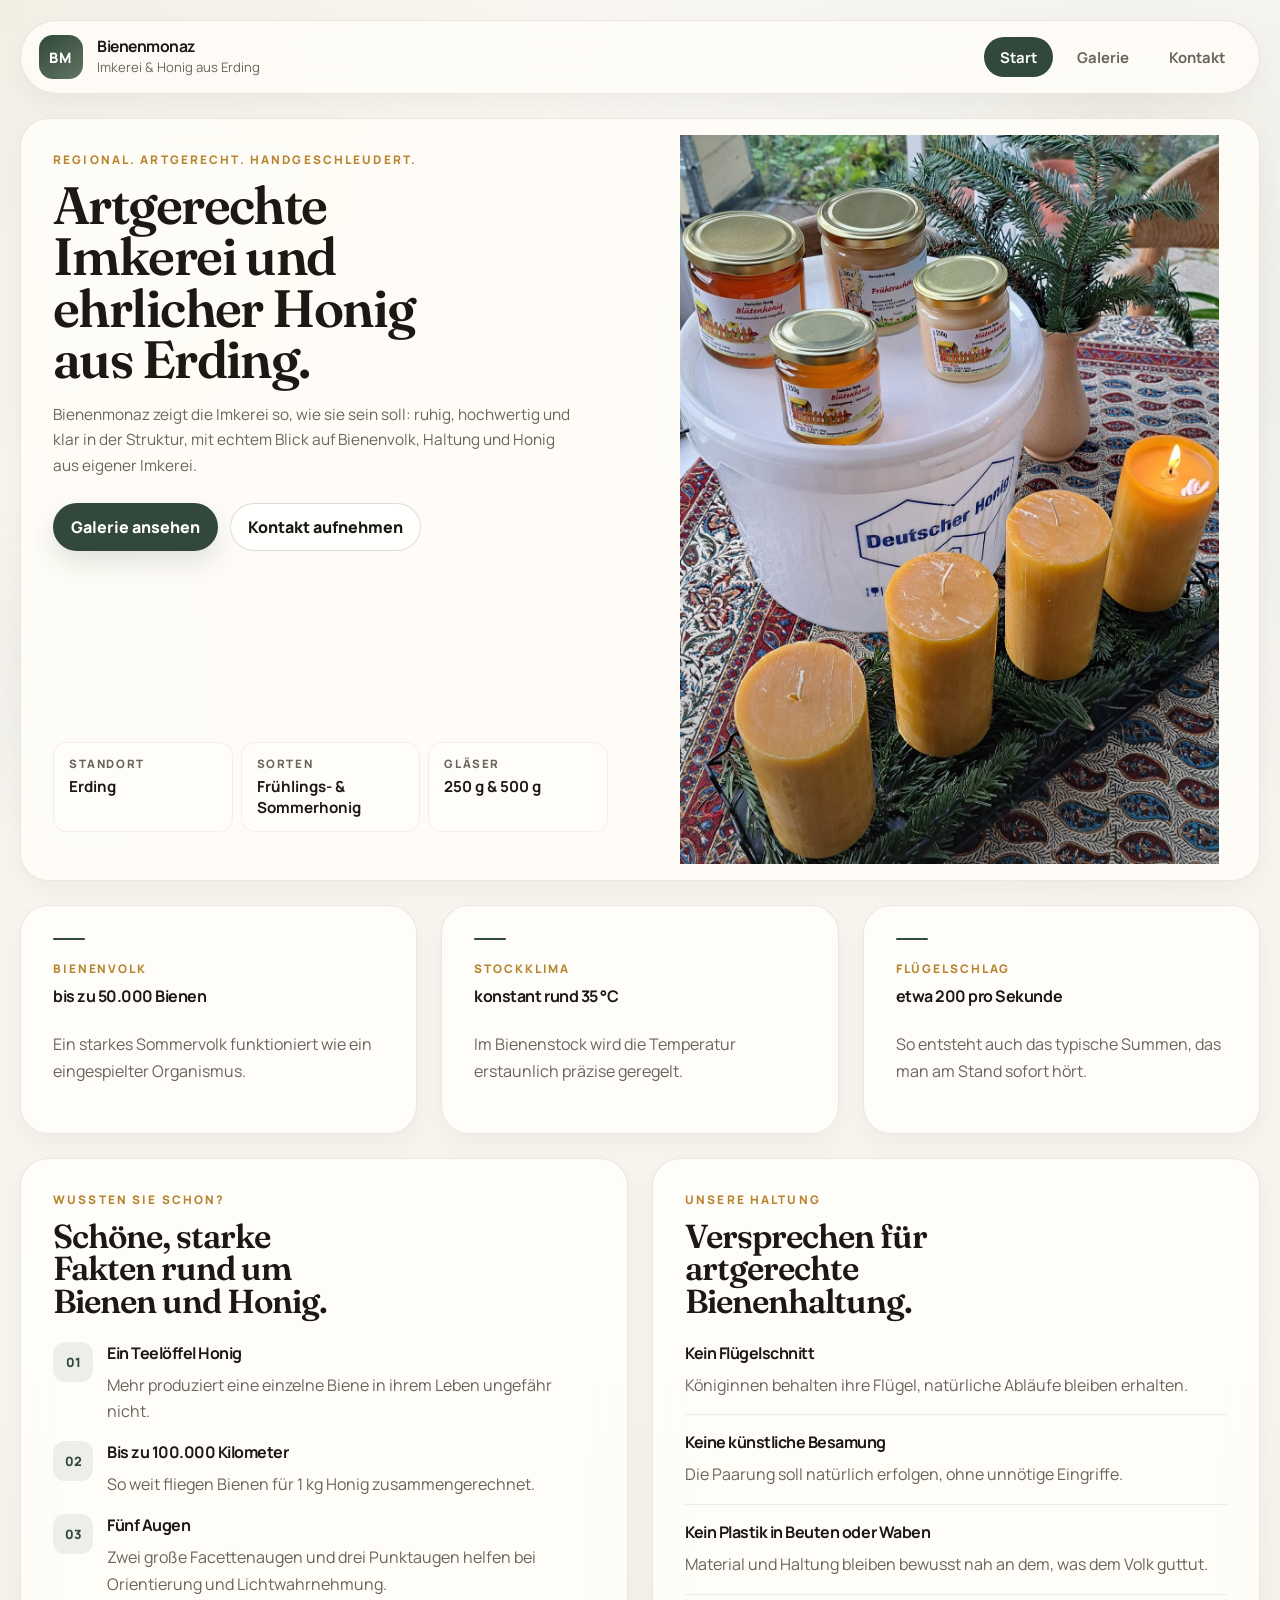
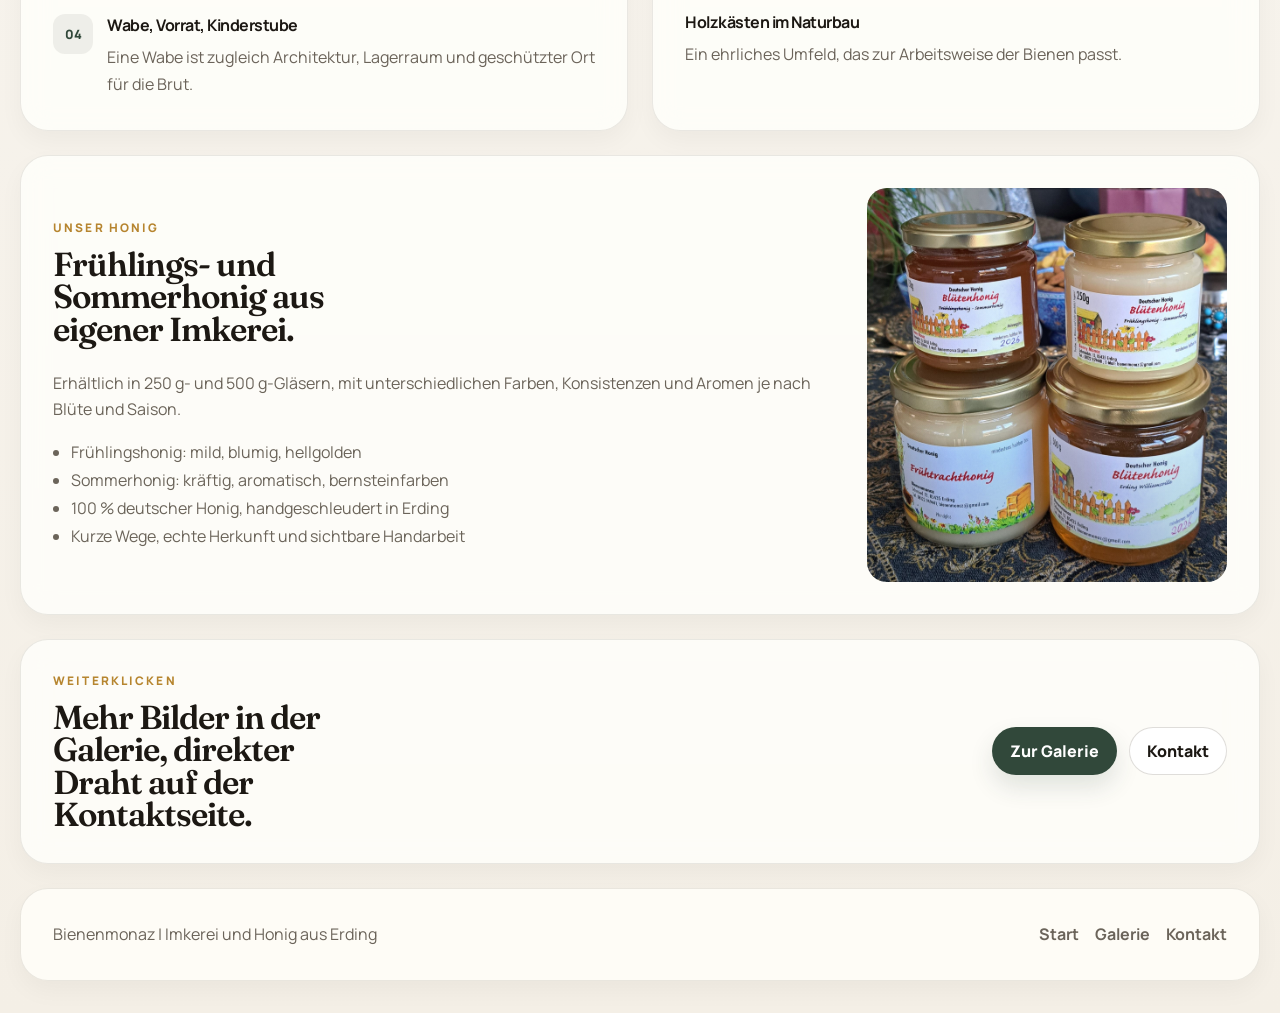
==== index.html @ 9aca2281 "Hero als eine Karte (Alignment fix), 5 neue Galeriebilder Co-Authored-By: Claude Sonnet 4.6 <noreply" ====
<!DOCTYPE html>
<html lang="de">
<head>
  <meta charset="UTF-8">
  <meta name="viewport" content="width=device-width, initial-scale=1.0">
  <title>Bienenmonaz | Imkerei & Honig aus Erding</title>
  <meta
    name="description"
    content="Bienenmonaz aus Erding: Imkerei, Honig, Galerie und Kontakt."
  >
  <link rel="preconnect" href="https://fonts.googleapis.com">
  <link rel="preconnect" href="https://fonts.gstatic.com" crossorigin>
  <link
    href="https://fonts.googleapis.com/css2?family=Fraunces:opsz,wght@9..144,500;9..144,600;9..144,700&family=Manrope:wght@400;500;600;700;800&display=swap"
    rel="stylesheet"
  >
  <link rel="stylesheet" href="styles.css">
</head>
<body data-page="home">
  <div class="site-bg"></div>
  <div class="page-shell">
    <header class="site-header">
      <a class="brand" href="index.html" aria-label="Bienenmonaz Startseite">
        <span class="brand-mark">BM</span>
        <span class="brand-copy">
          <strong>Bienenmonaz</strong>
          <span>Imkerei & Honig aus Erding</span>
        </span>
      </a>

      <button class="nav-toggle" type="button" aria-expanded="false" aria-controls="site-nav">
        Men&uuml;
      </button>

      <nav class="site-nav" id="site-nav">
        <a class="is-active" href="index.html">Start</a>
        <a href="galerie.html">Galerie</a>
        <a href="kontakt.html">Kontakt</a>
      </nav>
    </header>

    <main class="main-stack">
      <section class="hero surface">
        <div class="hero-copy">
          <p class="eyebrow">Regional. Artgerecht. Handgeschleudert.</p>
          <h1>Artgerechte Imkerei und ehrlicher Honig aus Erding.</h1>
          <p class="lead">
            Bienenmonaz zeigt die Imkerei so, wie sie sein soll: ruhig, hochwertig und
            klar in der Struktur, mit echtem Blick auf Bienenvolk, Haltung und Honig aus
            eigener Imkerei.
          </p>

          <div class="hero-actions">
            <a class="button button-primary" href="galerie.html">Galerie ansehen</a>
            <a class="button button-secondary" href="kontakt.html">Kontakt aufnehmen</a>
          </div>

          <dl class="hero-meta">
            <div>
              <dt>Standort</dt>
              <dd>Erding</dd>
            </div>
            <div>
              <dt>Sorten</dt>
              <dd>Fr&uuml;hlings- & Sommerhonig</dd>
            </div>
            <div>
              <dt>Gl&auml;ser</dt>
              <dd>250 g & 500 g</dd>
            </div>
          </dl>
        </div>

        <figure class="hero-media">
          <div class="media-frame media-frame-hero">
            <img src="assets/images/hero-honig.jpg" alt="Honiggläser und Bienenwachskerzen von Bienenmonaz">
          </div>
        </figure>
      </section>

      <section class="metric-row">
        <article class="metric-card surface">
          <span class="metric-label">Bienenvolk</span>
          <strong>bis zu 50.000 Bienen</strong>
          <p>Ein starkes Sommervolk funktioniert wie ein eingespielter Organismus.</p>
        </article>
        <article class="metric-card surface">
          <span class="metric-label">Stockklima</span>
          <strong>konstant rund 35&nbsp;&deg;C</strong>
          <p>Im Bienenstock wird die Temperatur erstaunlich pr&auml;zise geregelt.</p>
        </article>
        <article class="metric-card surface">
          <span class="metric-label">Fl&uuml;gelschlag</span>
          <strong>etwa 200 pro Sekunde</strong>
          <p>So entsteht auch das typische Summen, das man am Stand sofort h&ouml;rt.</p>
        </article>
      </section>

      <section class="content-grid">
        <article class="content-card surface">
          <div class="section-heading">
            <p class="eyebrow">Wussten Sie schon?</p>
            <h2>Sch&ouml;ne, starke Fakten rund um Bienen und Honig.</h2>
          </div>
          <ul class="icon-list">
            <li>
              <span class="list-icon">01</span>
              <div>
                <strong>Ein Teel&ouml;ffel Honig</strong>
                <p>Mehr produziert eine einzelne Biene in ihrem Leben ungef&auml;hr nicht.</p>
              </div>
            </li>
            <li>
              <span class="list-icon">02</span>
              <div>
                <strong>Bis zu 100.000 Kilometer</strong>
                <p>So weit fliegen Bienen f&uuml;r 1 kg Honig zusammengerechnet.</p>
              </div>
            </li>
            <li>
              <span class="list-icon">03</span>
              <div>
                <strong>F&uuml;nf Augen</strong>
                <p>Zwei gro&szlig;e Facettenaugen und drei Punktaugen helfen bei Orientierung und Lichtwahrnehmung.</p>
              </div>
            </li>
            <li>
              <span class="list-icon">04</span>
              <div>
                <strong>Wabe, Vorrat, Kinderstube</strong>
                <p>Eine Wabe ist zugleich Architektur, Lagerraum und gesch&uuml;tzter Ort f&uuml;r die Brut.</p>
              </div>
            </li>
          </ul>
        </article>

        <article class="content-card surface">
          <div class="section-heading">
            <p class="eyebrow">Unsere Haltung</p>
            <h2>Versprechen f&uuml;r artgerechte Bienenhaltung.</h2>
          </div>
          <ul class="promise-list">
            <li>
              <strong>Kein Fl&uuml;gelschnitt</strong>
              <p>K&ouml;niginnen behalten ihre Fl&uuml;gel, nat&uuml;rliche Abl&auml;ufe bleiben erhalten.</p>
            </li>
            <li>
              <strong>Keine k&uuml;nstliche Besamung</strong>
              <p>Die Paarung soll nat&uuml;rlich erfolgen, ohne unn&ouml;tige Eingriffe.</p>
            </li>
            <li>
              <strong>Kein Plastik in Beuten oder Waben</strong>
              <p>Material und Haltung bleiben bewusst nah an dem, was dem Volk guttut.</p>
            </li>
            <li>
              <strong>Holzk&auml;sten im Naturbau</strong>
              <p>Ein ehrliches Umfeld, das zur Arbeitsweise der Bienen passt.</p>
            </li>
          </ul>
        </article>

        <article class="showcase-card surface">
          <div class="showcase-copy">
            <div class="section-heading">
              <p class="eyebrow">Unser Honig</p>
              <h2>Fr&uuml;hlings- und Sommerhonig aus eigener Imkerei.</h2>
            </div>
            <p class="section-copy">
              Erh&auml;ltlich in 250 g- und 500 g-Gl&auml;sern, mit unterschiedlichen Farben,
              Konsistenzen und Aromen je nach Bl&uuml;te und Saison.
            </p>
            <ul class="bullet-list">
              <li>Fr&uuml;hlingshonig: mild, blumig, hellgolden</li>
              <li>Sommerhonig: kr&auml;ftig, aromatisch, bernsteinfarben</li>
              <li>100 % deutscher Honig, handgeschleudert in Erding</li>
              <li>Kurze Wege, echte Herkunft und sichtbare Handarbeit</li>
            </ul>
          </div>
          <div class="showcase-media">
            <div class="media-frame">
              <img src="assets/images/honig-glaeser-1.jpg" alt="Verschiedene Honiggläser von Bienenmonaz" loading="lazy">
            </div>
          </div>
        </article>
      </section>

      <section class="cta-strip surface">
        <div>
          <p class="eyebrow">Weiterklicken</p>
          <h2>Mehr Bilder in der Galerie, direkter Draht auf der Kontaktseite.</h2>
        </div>
        <div class="cta-actions">
          <a class="button button-primary" href="galerie.html">Zur Galerie</a>
          <a class="button button-secondary" href="kontakt.html">Kontakt</a>
        </div>
      </section>
    </main>

    <footer class="site-footer surface">
      <p>Bienenmonaz | Imkerei und Honig aus Erding</p>
      <nav>
        <a href="index.html">Start</a>
        <a href="galerie.html">Galerie</a>
        <a href="kontakt.html">Kontakt</a>
      </nav>
    </footer>
  </div>

  <script src="script.js"></script>
</body>
</html>
---- styles.css ----
:root {
  --bg: #f7f5f0;
  --bg-soft: #f1ede4;
  --surface: rgba(255, 253, 248, 0.9);
  --surface-strong: #fffdfa;
  --text: #1c1813;
  --muted: #6b645a;
  --line: rgba(55, 44, 25, 0.1);
  --line-strong: rgba(55, 44, 25, 0.16);
  --accent: #31483a;
  --accent-soft: #617462;
  --gold: #b6852f;
  --shadow-sm: 0 10px 24px rgba(23, 19, 13, 0.04);
  --shadow-md: 0 18px 40px rgba(23, 19, 13, 0.06);
  --radius-xl: 28px;
  --radius-lg: 20px;
  --radius-md: 14px;
  --max-width: 1240px;
  --space-1: 12px;
  --space-2: 16px;
  --space-3: 20px;
  --space-4: 24px;
  --space-5: 40px;
  --space-6: 56px;
}

* {
  box-sizing: border-box;
}

html {
  scroll-behavior: smooth;
}

body {
  margin: 0;
  min-width: 320px;
  overflow-x: hidden;
  color: var(--text);
  font-family: "Manrope", sans-serif;
  background:
    radial-gradient(circle at top left, rgba(210, 190, 150, 0.16), transparent 24%),
    radial-gradient(circle at 88% 12%, rgba(92, 116, 102, 0.08), transparent 24%),
    linear-gradient(180deg, #faf8f4 0%, #f4efe6 100%);
}

img {
  display: block;
  max-width: 100%;
}

a,
button,
input,
textarea {
  font: inherit;
}

a {
  color: inherit;
}

.site-bg {
  position: fixed;
  inset: 0;
  z-index: -1;
  pointer-events: none;
}

.site-bg::before,
.site-bg::after {
  content: "";
  position: absolute;
  border-radius: 999px;
  filter: blur(48px);
  opacity: 0.5;
}

.site-bg::before {
  top: 72px;
  right: 4%;
  width: 220px;
  height: 220px;
  background: rgba(182, 133, 47, 0.12);
}

.site-bg::after {
  left: -60px;
  bottom: 80px;
  width: 260px;
  height: 260px;
  background: rgba(76, 100, 88, 0.08);
}

.page-shell {
  width: min(calc(100% - 32px), var(--max-width));
  margin: 0 auto;
  padding: 20px 0 32px;
}

.main-stack {
  display: grid;
  gap: var(--space-4);
  min-width: 0;
}

.main-stack > * {
  min-width: 0;
}

.surface {
  border: 1px solid var(--line);
  border-radius: var(--radius-xl);
  background: var(--surface);
  box-shadow: var(--shadow-sm);
  backdrop-filter: blur(14px);
}

.site-header {
  position: sticky;
  top: 14px;
  z-index: 20;
  display: flex;
  align-items: center;
  justify-content: space-between;
  gap: var(--space-2);
  padding: 14px 18px;
  margin-bottom: var(--space-4);
  border: 1px solid var(--line);
  border-radius: 999px;
  background: rgba(255, 253, 248, 0.86);
  box-shadow: var(--shadow-sm);
  backdrop-filter: blur(18px);
}

.brand {
  display: inline-flex;
  align-items: center;
  gap: 14px;
  text-decoration: none;
}

.brand-mark {
  display: grid;
  place-items: center;
  width: 44px;
  height: 44px;
  border-radius: 14px;
  background: linear-gradient(145deg, var(--accent), var(--accent-soft));
  color: #fff;
  font-size: 0.9rem;
  font-weight: 800;
  letter-spacing: 0.08em;
}

.brand-copy {
  display: flex;
  flex-direction: column;
  gap: 2px;
}

.brand-copy strong {
  font-size: 0.98rem;
  line-height: 1.1;
}

.brand-copy span {
  color: var(--muted);
  font-size: 0.82rem;
}

.site-nav {
  display: flex;
  align-items: center;
  gap: 8px;
}

.site-nav a {
  padding: 10px 16px;
  border-radius: 999px;
  text-decoration: none;
  font-size: 0.93rem;
  font-weight: 700;
  color: var(--muted);
  transition: transform 0.22s cubic-bezier(0.22, 1, 0.36, 1), background-color 0.22s ease, color 0.22s ease;
}

.site-nav a:hover,
.site-nav a:focus-visible {
  color: var(--text);
  background: rgba(49, 72, 58, 0.08);
}

.site-nav a.is-active {
  color: #fff;
  background: var(--accent);
}

.site-nav a:active,
.button:active,
.gallery-button:active,
.contact-item:active {
  transform: translateY(1px) scale(0.99);
}

.nav-toggle {
  display: none;
  border: 0;
  border-radius: 999px;
  padding: 10px 16px;
  background: rgba(255, 255, 255, 0.78);
  box-shadow: inset 0 0 0 1px var(--line);
}

.hero,
.metric-row,
.content-grid,
.contact-grid,
.page-hero,
.cta-strip {
  display: grid;
  gap: var(--space-4);
}

.hero {
  grid-template-columns: 1fr 1fr;
  align-items: stretch;
  gap: 0;
  overflow: hidden;
  padding: 0;
}

.hero-copy {
  display: flex;
  flex-direction: column;
  padding: clamp(24px, 2.5vw, 36px);
}

.hero-copy,
.page-hero,
.metric-card,
.content-card,
.showcase-card,
.gallery-card,
.map-card,
.cta-strip,
.site-footer {
  padding: clamp(24px, 2.5vw, 36px);
}

figure.hero-media {
  padding: 0;
  overflow: hidden;
  display: flex;
  flex-direction: column;
}

figure.hero-media .media-frame {
  flex: 1;
  border-radius: 0;
  min-height: 480px;
}

.eyebrow {
  margin: 0 0 12px;
  color: var(--gold);
  font-size: 0.74rem;
  font-weight: 800;
  letter-spacing: 0.18em;
  text-transform: uppercase;
}

h1,
h2,
h3,
strong {
  letter-spacing: -0.03em;
}

h1,
h2,
h3 {
  margin: 0;
  font-family: "Fraunces", serif;
  font-weight: 600;
  line-height: 0.98;
}

h1 {
  max-width: 10.5ch;
  font-size: clamp(2.25rem, 4.1vw, 3.85rem);
}

h2 {
  max-width: 13ch;
  font-size: clamp(1.6rem, 2.6vw, 2.2rem);
}

.lead,
.section-copy,
.metric-card p,
.icon-list p,
.promise-list p,
.bullet-list,
.media-caption,
.hero-side-note span,
.contact-item span,
.form-hint,
.form-status,
.site-footer p,
.gallery-card figcaption {
  color: var(--muted);
  line-height: 1.68;
}

.lead {
  max-width: 58ch;
  margin: 16px 0 24px;
  font-size: 0.96rem;
}

.hero-actions,
.cta-actions,
.form-actions {
  display: flex;
  flex-wrap: wrap;
  gap: 12px;
}

.button {
  display: inline-flex;
  align-items: center;
  justify-content: center;
  min-height: 48px;
  padding: 0 18px;
  border: 0;
  border-radius: 999px;
  font-weight: 800;
  text-decoration: none;
  cursor: pointer;
  transition: transform 0.22s cubic-bezier(0.22, 1, 0.36, 1), background-color 0.22s ease, color 0.22s ease, box-shadow 0.22s ease;
}

.button:hover,
.button:focus-visible,
.gallery-button:hover,
.gallery-button:focus-visible,
.contact-item:hover,
.contact-item:focus-visible,
.lightbox-close:hover,
.lightbox-close:focus-visible {
  transform: translateY(-1px);
}

.button-primary {
  color: #fff;
  background: var(--accent);
  box-shadow: 0 12px 24px rgba(49, 72, 58, 0.14);
}

.button-secondary {
  color: var(--text);
  background: rgba(255, 255, 255, 0.92);
  box-shadow: inset 0 0 0 1px var(--line-strong);
}

.hero-meta {
  display: grid;
  grid-template-columns: repeat(3, minmax(0, 1fr));
  gap: 8px;
  margin-top: auto;
  padding-top: 24px;
}

.hero-meta div,
.hero-side-note,
.contact-item {
  padding: 14px 16px;
  border-radius: var(--radius-md);
  background: var(--surface-strong);
  box-shadow: inset 0 0 0 1px rgba(55, 44, 25, 0.06);
}

.hero-meta div {
  display: flex;
  flex-direction: column;
  gap: 5px;
}

.hero-meta dt {
  margin: 0;
  color: var(--muted);
  font-size: 0.72rem;
  font-weight: 800;
  letter-spacing: 0.14em;
  text-transform: uppercase;
}

.hero-meta dd {
  margin: 0;
  font-size: 0.95rem;
  font-weight: 700;
}

.hero-media {
  display: grid;
  gap: 12px;
}

.media-frame {
  position: relative;
  overflow: hidden;
  border-radius: var(--radius-lg);
  background: #ece6db;
}

.media-frame::after,
.gallery-overlay {
  content: "";
  position: absolute;
  inset: 0;
  pointer-events: none;
  background:
    linear-gradient(to top, rgba(18, 16, 12, 0.18), transparent 44%),
    linear-gradient(135deg, rgba(49, 72, 58, 0.08), transparent 42%);
}

.media-frame-hero {
  min-height: 0;
}

.media-frame img,
.gallery-button img {
  width: 100%;
  height: 100%;
  object-fit: cover;
}

.media-caption {
  font-size: 0.92rem;
}

.metric-row {
  grid-template-columns: repeat(3, minmax(0, 1fr));
}

.metric-card {
  min-height: 184px;
  display: flex;
  flex-direction: column;
  justify-content: flex-start;
  background: rgba(255, 255, 252, 0.8);
}

.metric-card::before {
  content: "";
  display: block;
  width: 32px;
  height: 2px;
  margin-bottom: 20px;
  border-radius: 999px;
  background: var(--accent);
}

.metric-label {
  display: inline-block;
  margin-bottom: 8px;
  color: var(--gold);
  font-size: 0.74rem;
  font-weight: 800;
  letter-spacing: 0.16em;
  text-transform: uppercase;
}

.metric-card strong,
.icon-list strong,
.promise-list strong,
.contact-item strong,
.hero-side-note strong {
  display: block;
  margin-bottom: 8px;
  font-size: 1rem;
}

.content-grid {
  grid-template-columns: repeat(2, minmax(0, 1fr));
  align-items: stretch;
}

.content-card,
.showcase-card,
.gallery-card,
.map-card,
.cta-strip {
  background: rgba(255, 255, 252, 0.8);
}

.section-heading {
  margin-bottom: 24px;
}

.icon-list,
.promise-list,
.bullet-list {
  margin: 0;
  padding: 0;
}

.icon-list,
.promise-list {
  list-style: none;
}

.icon-list {
  display: grid;
  gap: 16px;
}

.icon-list li {
  display: grid;
  grid-template-columns: 40px 1fr;
  gap: 14px;
  align-items: start;
}

.list-icon {
  display: grid;
  place-items: center;
  width: 40px;
  height: 40px;
  border-radius: 12px;
  background: rgba(49, 72, 58, 0.08);
  color: var(--accent);
  font-size: 0.8rem;
  font-weight: 800;
}

.icon-list p,
.promise-list p {
  margin: 0;
}

.promise-list {
  display: grid;
  gap: 16px;
}

.promise-list li {
  padding-top: 16px;
  border-top: 1px solid rgba(55, 44, 25, 0.08);
}

.promise-list li:first-child {
  padding-top: 0;
  border-top: 0;
}

.showcase-card {
  grid-column: 1 / -1;
  display: grid;
  grid-template-columns: minmax(0, 1fr) 360px;
  gap: 24px;
  align-items: center;
}

.showcase-media .media-frame {
  min-height: 320px;
}

.bullet-list {
  padding-left: 18px;
  line-height: 1.74;
}

.page-hero {
  grid-template-columns: minmax(0, 1fr) 210px;
  align-items: start;
  gap: 18px;
  padding: 24px 28px;
}

.page-hero > div:first-child {
  max-width: 760px;
}

.page-hero h1 {
  max-width: 11.5ch;
  font-size: clamp(1.85rem, 2.8vw, 2.65rem);
}

.page-hero .lead {
  max-width: 36rem;
  margin-bottom: 0;
}

.hero-side-note {
  align-self: start;
}

.gallery-heading {
  padding: 8px 0 4px;
}

.gallery-heading h1 {
  margin-top: 8px;
  font-size: clamp(1.8rem, 3vw, 2.8rem);
  max-width: none;
}

.gallery-grid {
  columns: 3;
  column-gap: 3px;
  width: 100%;
  overflow: hidden;
}

.gallery-card {
  break-inside: avoid;
  margin: 0 0 3px;
  padding: 0;
  border: none;
  border-radius: 0;
  overflow: hidden;
  background: transparent;
  box-shadow: none;
  width: 100%;
}

.gallery-button {
  position: relative;
  display: block;
  width: 100%;
  padding: 0;
  overflow: hidden;
  border: 0;
  border-radius: 0;
  background: transparent;
  cursor: pointer;
  transition: opacity 0.22s ease;
}

.gallery-button:hover img {
  opacity: 0.92;
}

.gallery-button img {
  width: 100%;
  height: auto;
  display: block;
}

.contact-grid {
  grid-template-columns: minmax(0, 1.02fr) minmax(0, 0.98fr);
}

.contact-form {
  display: grid;
  grid-template-columns: repeat(2, minmax(0, 1fr));
  gap: 14px;
}

.contact-form label {
  display: grid;
  gap: 8px;
}

.contact-form span {
  font-weight: 700;
}

.contact-form input,
.contact-form textarea {
  width: 100%;
  padding: 14px 16px;
  border: 1px solid rgba(55, 44, 25, 0.12);
  border-radius: 14px;
  background: #fff;
  color: var(--text);
  outline: none;
}

.contact-form input:focus,
.contact-form textarea:focus {
  border-color: rgba(49, 72, 58, 0.34);
  box-shadow: 0 0 0 4px rgba(49, 72, 58, 0.1);
}

.field-full,
.form-actions,
.form-status {
  grid-column: 1 / -1;
}

.form-hint,
.form-status {
  margin: 0;
}

.contact-list {
  display: grid;
  gap: 14px;
  margin-bottom: 20px;
}

.contact-item {
  text-decoration: none;
  transition: transform 0.22s cubic-bezier(0.22, 1, 0.36, 1), box-shadow 0.22s ease;
}

.contact-image {
  min-height: 240px;
}

.map-frame {
  overflow: hidden;
  border-radius: var(--radius-lg);
}

.map-frame iframe {
  display: block;
  width: 100%;
  min-height: 420px;
  border: 0;
}

.cta-strip {
  grid-template-columns: 1fr auto;
  align-items: center;
}

.site-footer {
  display: flex;
  align-items: center;
  justify-content: space-between;
  gap: 16px;
  margin-top: var(--space-4);
}

.site-footer p {
  margin: 0;
}

.site-footer nav {
  display: flex;
  flex-wrap: wrap;
  gap: 16px;
}

.site-footer nav a {
  text-decoration: none;
  font-weight: 700;
  color: var(--muted);
}

.site-footer nav a:hover,
.site-footer nav a:focus-visible {
  color: var(--text);
}

.lightbox {
  position: fixed;
  inset: 0;
  z-index: 40;
  display: grid;
  place-items: center;
  padding: 24px;
  background: rgba(16, 15, 12, 0.8);
  backdrop-filter: blur(14px);
}

.lightbox[hidden] {
  display: none;
}

.lightbox-close {
  position: absolute;
  top: 22px;
  right: 22px;
  border: 0;
  border-radius: 999px;
  padding: 11px 16px;
  background: rgba(255, 255, 255, 0.16);
  color: #fff;
  cursor: pointer;
  transition: transform 0.22s cubic-bezier(0.22, 1, 0.36, 1), background-color 0.22s ease;
}

.lightbox-figure {
  width: min(100%, 1100px);
  margin: 0;
}

.lightbox-image {
  width: 100%;
  max-height: 78vh;
  border-radius: 22px;
  object-fit: contain;
  background: #11100d;
}

.lightbox-caption {
  margin-top: 12px;
  color: rgba(255, 252, 247, 0.84);
  text-align: center;
}

@media (max-width: 1040px) {
  .hero,
  .metric-row,
  .content-grid,
  .showcase-card,
  .contact-grid,
  .page-hero,
  .cta-strip {
    grid-template-columns: 1fr;
  }

  .gallery-grid {
    columns: 2;
    column-gap: 3px;
  }

  figure.hero-media .media-frame {
    min-height: 360px;
  }

  .showcase-media .media-frame {
    min-height: 340px;
  }
}

@media (max-width: 760px) {
  .page-shell {
    width: min(calc(100% - 18px), var(--max-width));
    padding-top: 10px;
  }

  .site-header {
    flex-wrap: wrap;
    align-items: start;
    border-radius: 26px;
  }

  .nav-toggle {
    display: inline-flex;
  }

  .site-nav {
    display: none;
    width: 100%;
    flex-direction: column;
    align-items: stretch;
    padding-top: 6px;
  }

  .site-nav.is-open {
    display: flex;
  }

  .site-nav a {
    text-align: center;
  }

  .gallery-grid {
    columns: 1;
  }

  .hero-copy,
  .hero-media,
  .page-hero,
  .metric-card,
  .content-card,
  .showcase-card,
  .map-card,
  .cta-strip,
  .site-footer {
    padding: 20px;
  }

  h1 {
    font-size: clamp(2rem, 10vw, 3rem);
  }

  h2 {
    font-size: clamp(1.45rem, 7vw, 1.95rem);
  }

  .page-hero h1 {
    max-width: 11ch;
    font-size: clamp(1.8rem, 9vw, 2.5rem);
  }

  .hero-meta,
  .contact-form {
    grid-template-columns: 1fr;
  }

  .media-frame-hero,
  .showcase-media .media-frame,
  .contact-image {
    min-height: 260px;
  }

  .site-footer {
    flex-direction: column;
    align-items: start;
  }
}
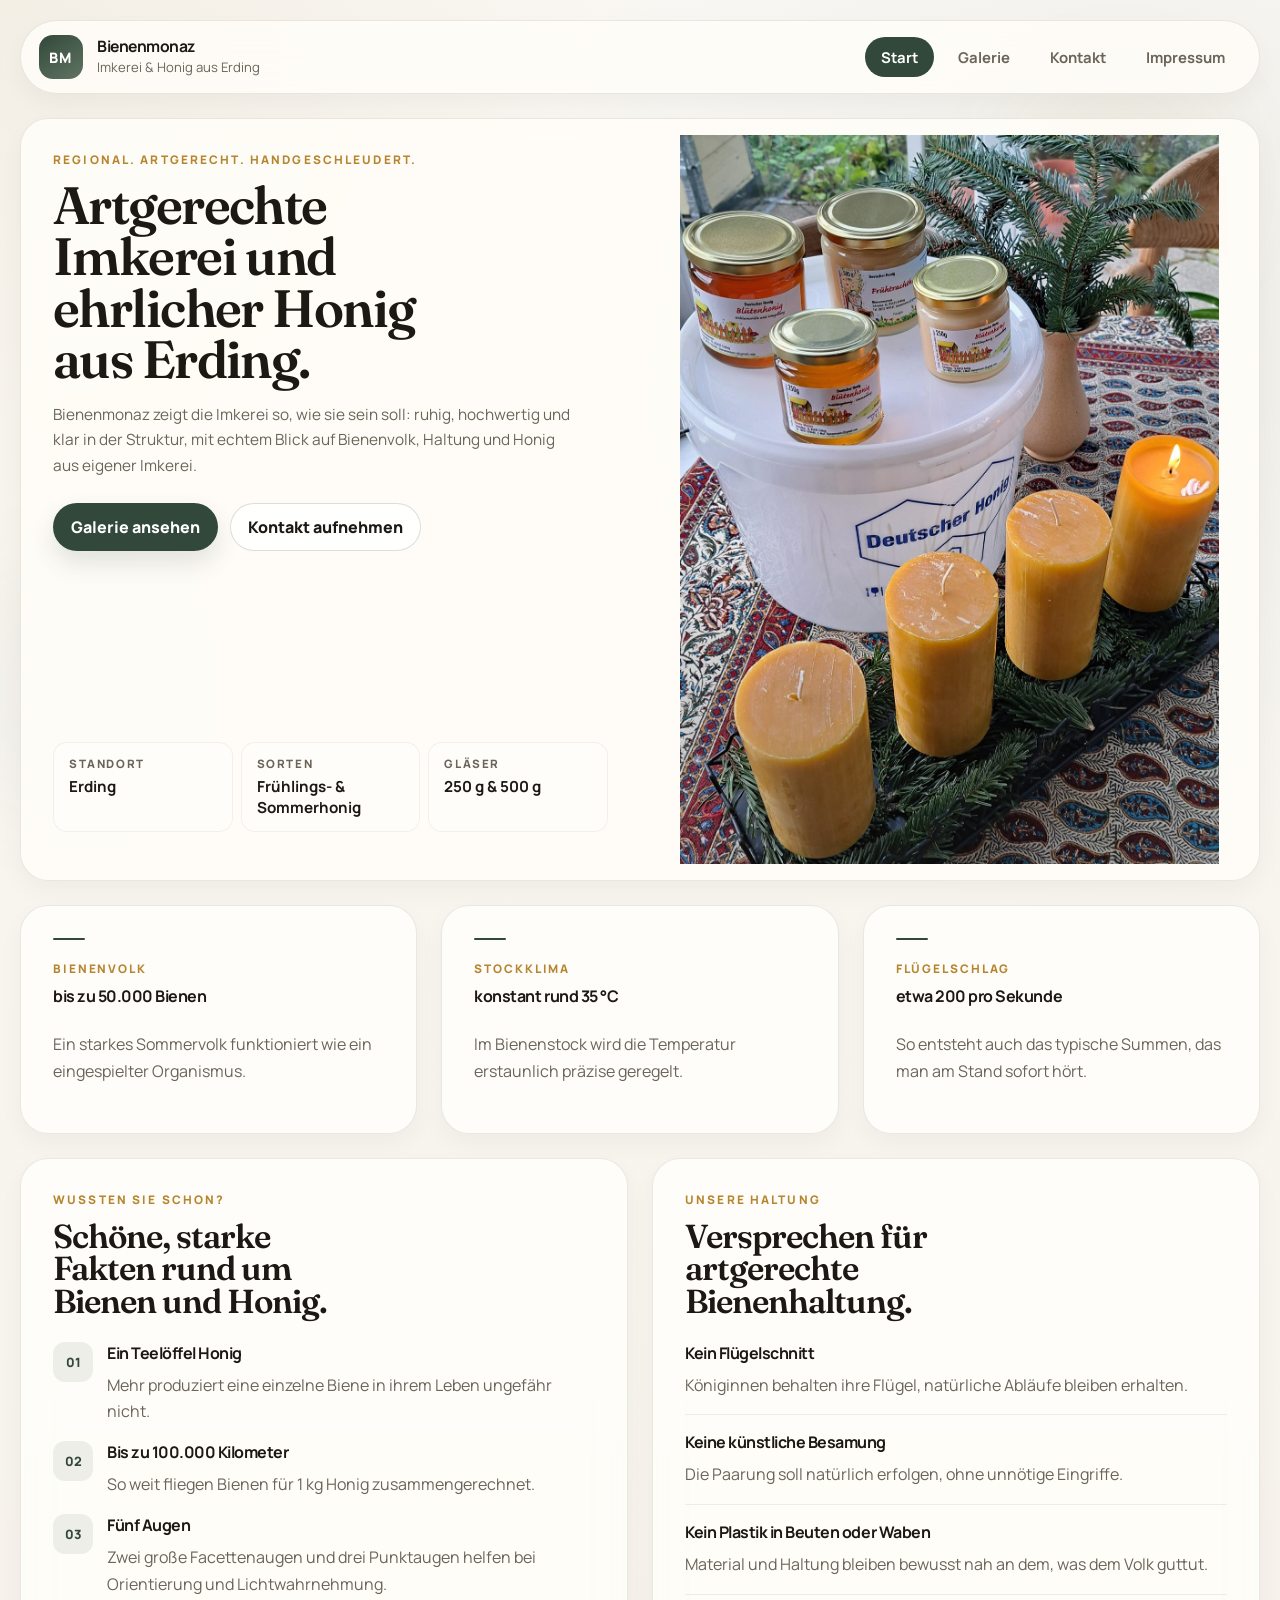
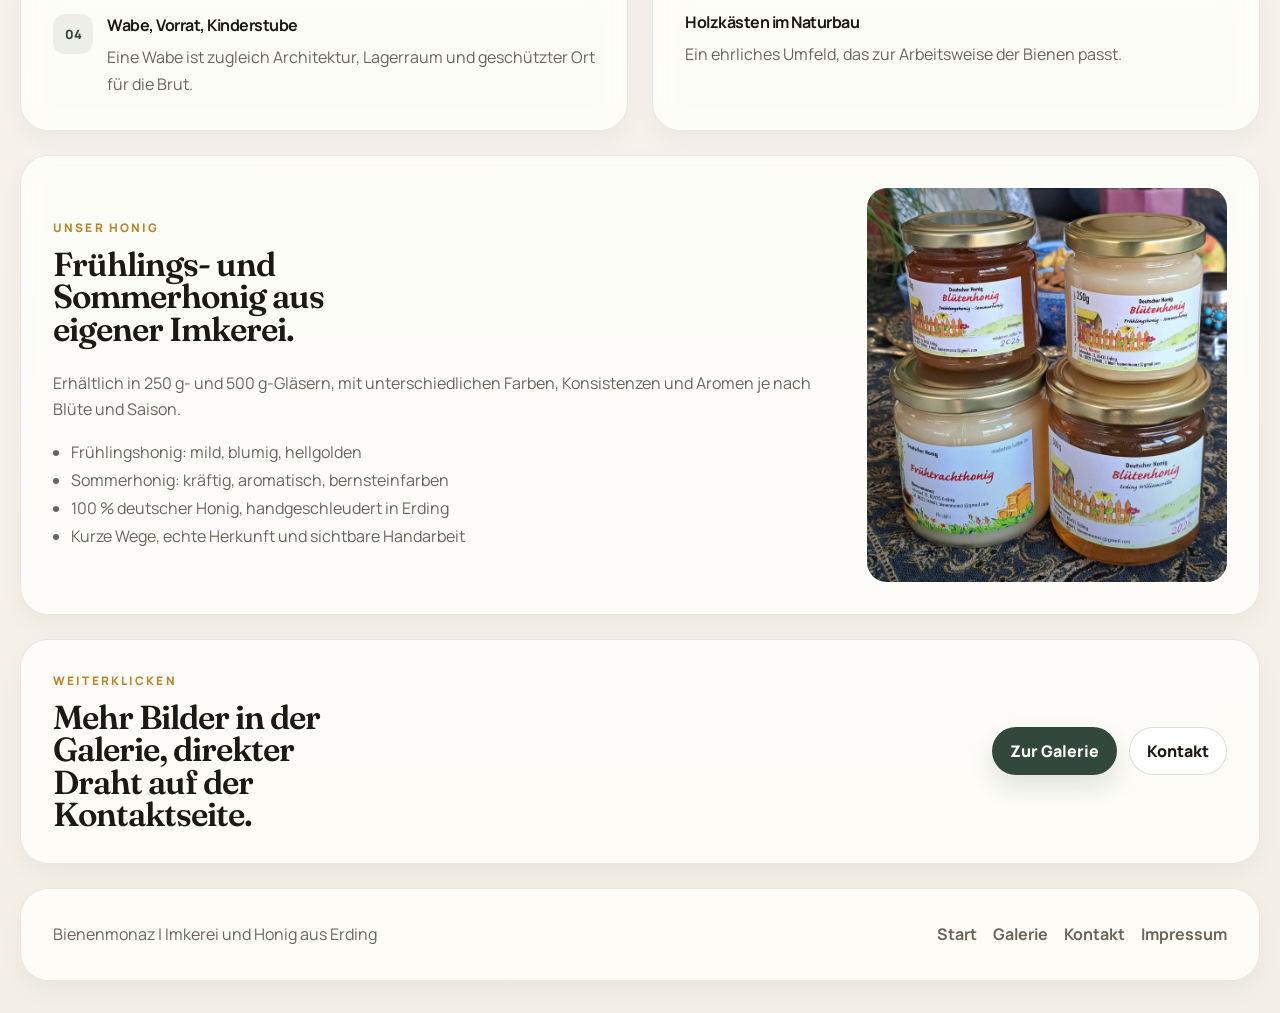
==== commit 6f61a47c: "Add Impressum page with legal information - Created impressum.html with contact details (Behzad Mona" ====
--- a/index.html
+++ b/index.html
@@ -36,6 +36,7 @@
         <a class="is-active" href="index.html">Start</a>
         <a href="galerie.html">Galerie</a>
         <a href="kontakt.html">Kontakt</a>
+        <a href="impressum.html">Impressum</a>
       </nav>
     </header>
 
@@ -202,6 +203,7 @@
         <a href="index.html">Start</a>
         <a href="galerie.html">Galerie</a>
         <a href="kontakt.html">Kontakt</a>
+        <a href="impressum.html">Impressum</a>
       </nav>
     </footer>
   </div>
--- a/styles.css
+++ b/styles.css
@@ -598,25 +598,24 @@
 }
 
 .gallery-heading {
-  padding: 8px 0 4px;
+  padding: clamp(20px, 2.5vw, 32px);
 }
 
 .gallery-heading h1 {
-  margin-top: 8px;
-  font-size: clamp(1.8rem, 3vw, 2.8rem);
+  margin-top: 6px;
+  font-size: clamp(1.3rem, 1.8vw, 1.8rem);
   max-width: none;
 }
 
 .gallery-grid {
-  columns: 3;
-  column-gap: 3px;
+  display: grid;
+  grid-template-columns: repeat(3, 1fr);
+  gap: 3px;
   width: 100%;
-  overflow: hidden;
 }
 
 .gallery-card {
-  break-inside: avoid;
-  margin: 0 0 3px;
+  margin: 0;
   padding: 0;
   border: none;
   border-radius: 0;
@@ -630,11 +629,12 @@
   position: relative;
   display: block;
   width: 100%;
+  aspect-ratio: 4 / 3;
   padding: 0;
   overflow: hidden;
   border: 0;
   border-radius: 0;
-  background: transparent;
+  background: #d4c9b0;
   cursor: pointer;
   transition: opacity 0.22s ease;
 }
@@ -645,8 +645,10 @@
 
 .gallery-button img {
   width: 100%;
-  height: auto;
+  height: 100%;
   display: block;
+  object-fit: cover;
+  object-position: center;
 }
 
 .contact-grid {
@@ -721,6 +723,31 @@
   width: 100%;
   min-height: 420px;
   border: 0;
+}
+
+.impressum-content {
+  display: grid;
+  gap: 24px;
+  line-height: 1.7;
+}
+
+.impressum-section {
+  display: grid;
+  gap: 12px;
+}
+
+.impressum-section p {
+  margin: 0;
+}
+
+.impressum-content a {
+  color: var(--text);
+  text-decoration: underline;
+  transition: opacity 0.22s ease;
+}
+
+.impressum-content a:hover {
+  opacity: 0.7;
 }
 
 .cta-strip {
@@ -816,8 +843,7 @@
   }
 
   .gallery-grid {
-    columns: 2;
-    column-gap: 3px;
+    grid-template-columns: repeat(2, 1fr);
   }
 
   figure.hero-media .media-frame {
@@ -862,7 +888,7 @@
   }
 
   .gallery-grid {
-    columns: 1;
+    grid-template-columns: 1fr;
   }
 
   .hero-copy,
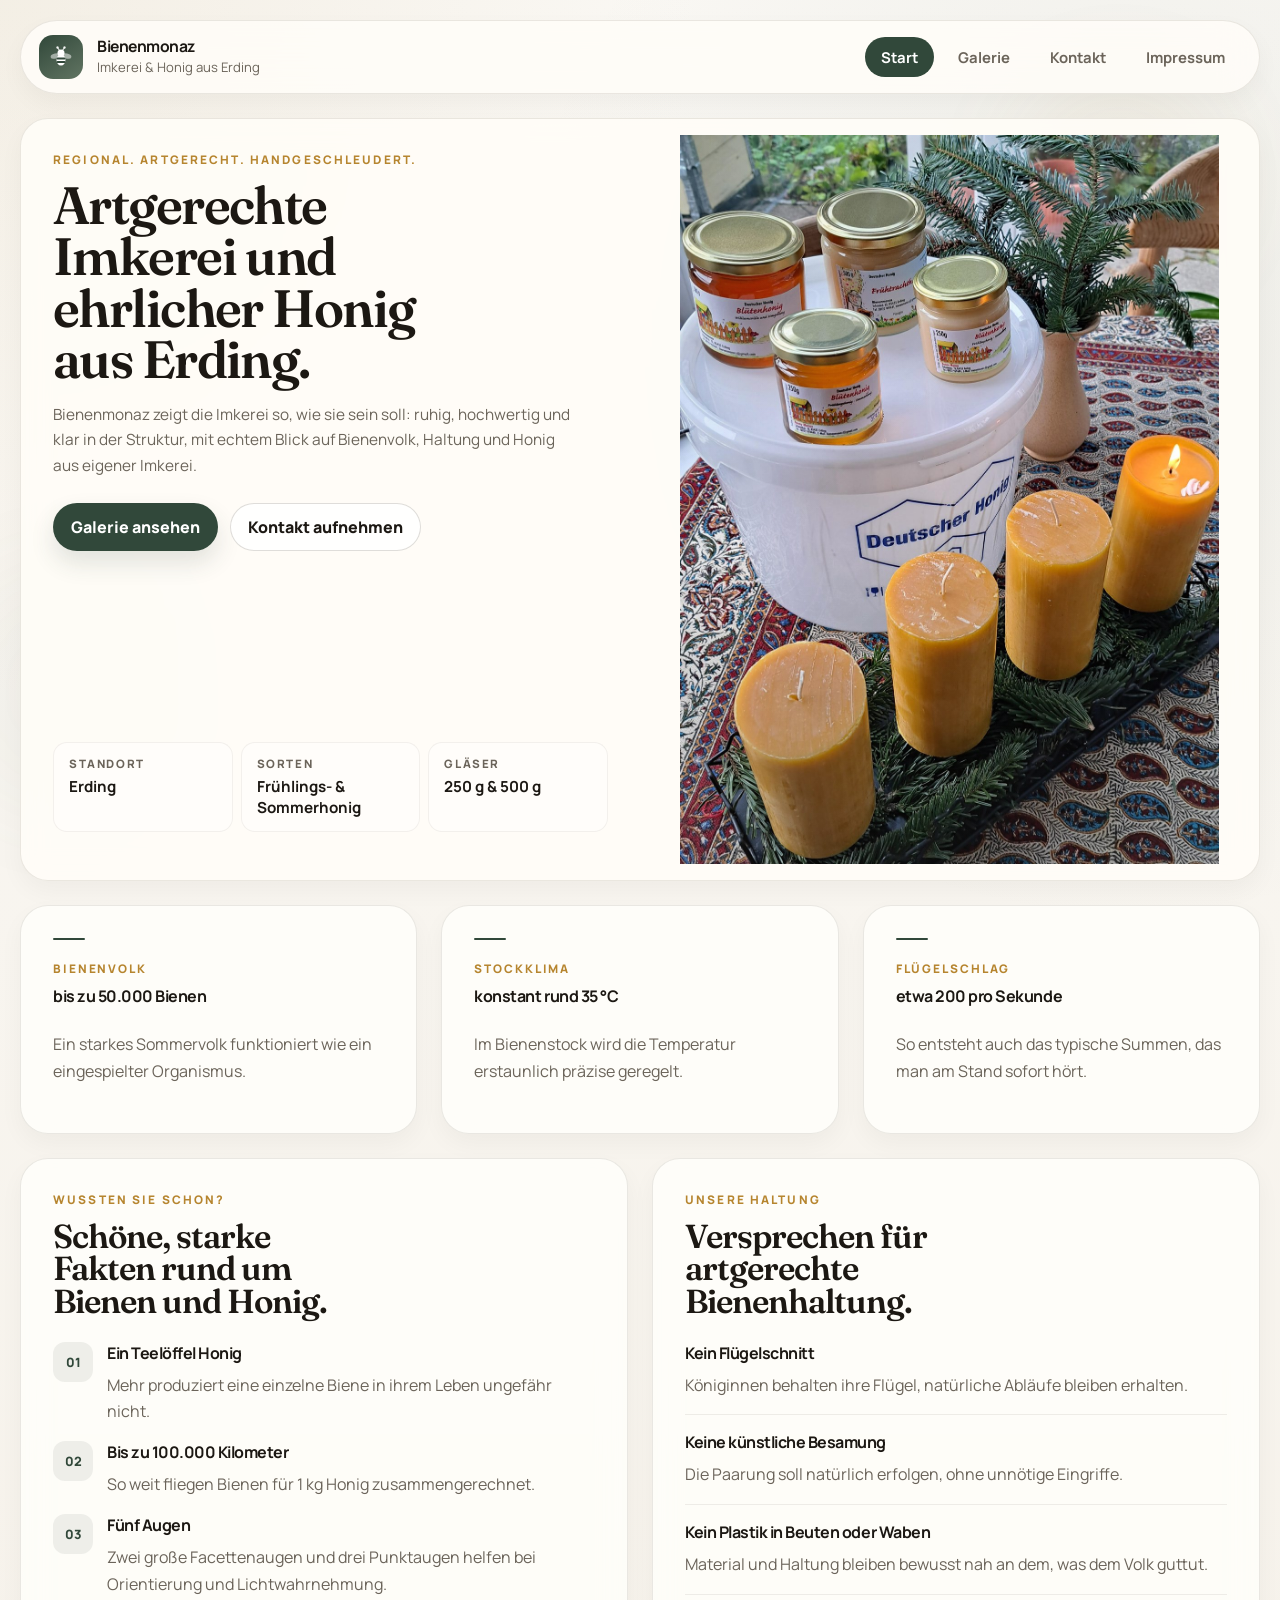
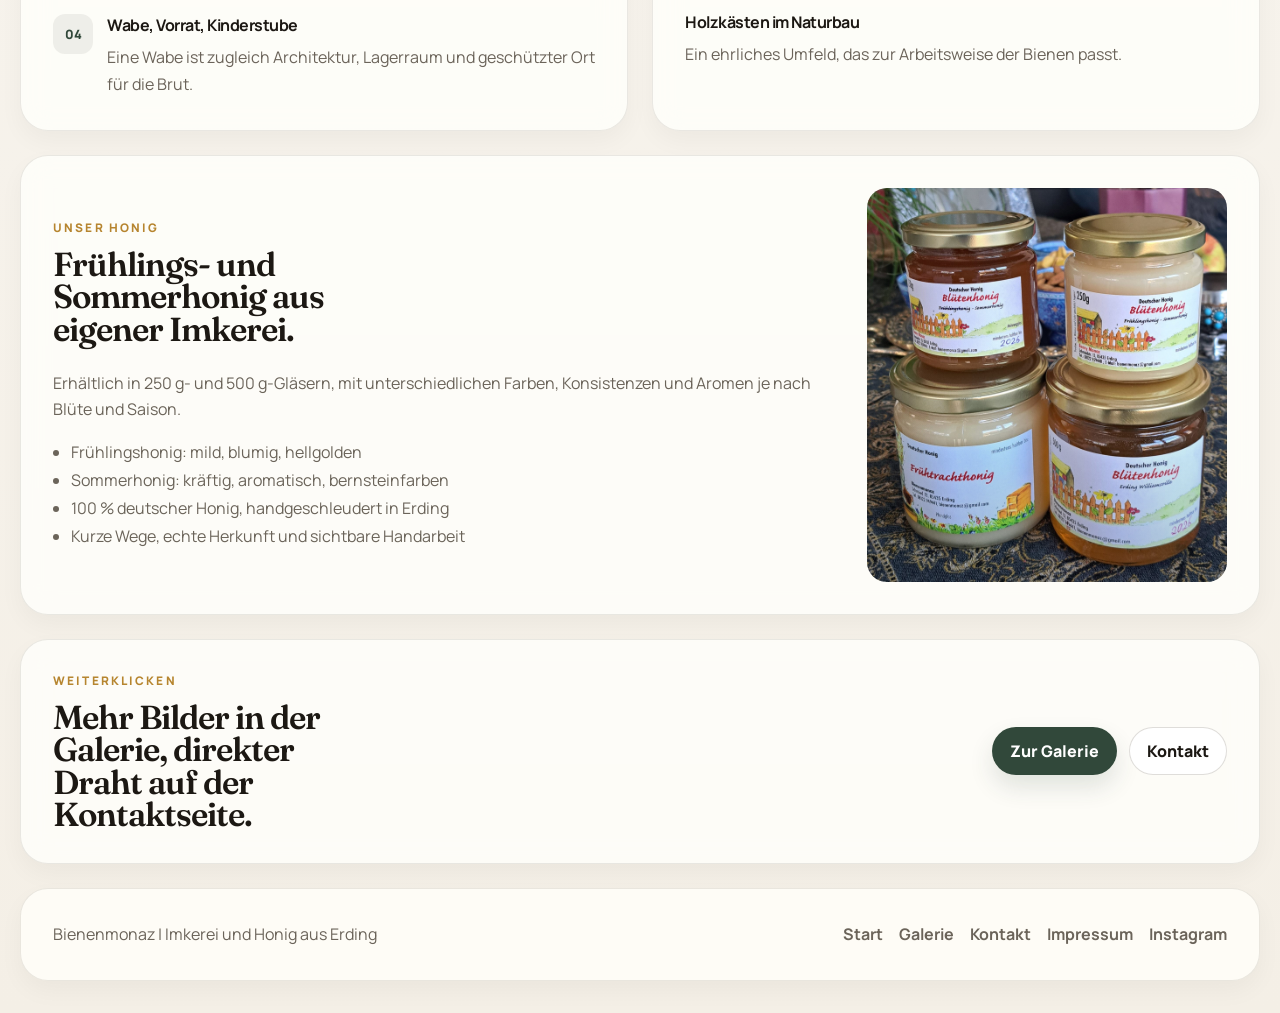
==== commit 793ccba2: "Bienen-Logo, Instagram-Footer, Kontakt-Heading gekürzt Co-Authored-By: Claude Sonnet 4.6 <noreply@an" ====
--- a/index.html
+++ b/index.html
@@ -21,7 +21,7 @@
   <div class="page-shell">
     <header class="site-header">
       <a class="brand" href="index.html" aria-label="Bienenmonaz Startseite">
-        <span class="brand-mark">BM</span>
+        <span class="brand-mark"><svg width="24" height="24" viewBox="0 0 24 24" fill="none" xmlns="http://www.w3.org/2000/svg" aria-hidden="true"><ellipse cx="6.5" cy="11" rx="5" ry="2.5" fill="white" fill-opacity="0.5" transform="rotate(-15 6.5 11)"/><ellipse cx="17.5" cy="11" rx="5" ry="2.5" fill="white" fill-opacity="0.5" transform="rotate(15 17.5 11)"/><ellipse cx="12" cy="15" rx="4.5" ry="5.5" fill="white"/><rect x="7.5" y="12.5" width="9" height="2" rx="1" fill="#31483a"/><rect x="7.5" y="16" width="9" height="2" rx="1" fill="#31483a"/><circle cx="12" cy="8" r="3.5" fill="white"/><line x1="10.5" y1="5.5" x2="8.5" y2="2.5" stroke="white" stroke-width="1.3" stroke-linecap="round" stroke-opacity="0.8"/><line x1="13.5" y1="5.5" x2="15.5" y2="2.5" stroke="white" stroke-width="1.3" stroke-linecap="round" stroke-opacity="0.8"/><circle cx="8.5" cy="2.5" r="1.2" fill="white" fill-opacity="0.8"/><circle cx="15.5" cy="2.5" r="1.2" fill="white" fill-opacity="0.8"/></svg></span>
         <span class="brand-copy">
           <strong>Bienenmonaz</strong>
           <span>Imkerei & Honig aus Erding</span>
@@ -204,6 +204,7 @@
         <a href="galerie.html">Galerie</a>
         <a href="kontakt.html">Kontakt</a>
         <a href="impressum.html">Impressum</a>
+        <a href="https://www.instagram.com/bienenmonaz/" target="_blank" rel="noopener noreferrer">Instagram</a>
       </nav>
     </footer>
   </div>
--- a/styles.css
+++ b/styles.css
@@ -37,6 +37,7 @@
   min-width: 320px;
   overflow-x: hidden;
   color: var(--text);
+  cursor: url("data:image/svg+xml,%3Csvg xmlns='http://www.w3.org/2000/svg' width='32' height='32' viewBox='0 0 32 32'%3E%3Cellipse cx='16' cy='21' rx='7' ry='8' fill='%23f5c800'/%3E%3Crect x='9' y='18' width='14' height='3' rx='1' fill='%23222'/%3E%3Crect x='9' y='22' width='14' height='3' rx='1' fill='%23222'/%3E%3Ccircle cx='16' cy='10' r='5' fill='%23f5c800'/%3E%3Ccircle cx='14' cy='9' r='1' fill='%23222'/%3E%3Ccircle cx='18' cy='9' r='1' fill='%23222'/%3E%3Cellipse cx='8' cy='16' rx='5' ry='3' fill='%23d4eeff' fill-opacity='.8' transform='rotate(-15 8 16)'/%3E%3Cellipse cx='24' cy='16' rx='5' ry='3' fill='%23d4eeff' fill-opacity='.8' transform='rotate(15 24 16)'/%3E%3Cline x1='14' y1='6' x2='11' y2='2' stroke='%23222' stroke-width='1.5' stroke-linecap='round'/%3E%3Cline x1='18' y1='6' x2='21' y2='2' stroke='%23222' stroke-width='1.5' stroke-linecap='round'/%3E%3Ccircle cx='11' cy='2' r='1.5' fill='%23222'/%3E%3Ccircle cx='21' cy='2' r='1.5' fill='%23222'/%3E%3C/svg%3E") 16 16, auto;
   font-family: "Manrope", sans-serif;
   background:
     radial-gradient(circle at top left, rgba(210, 190, 150, 0.16), transparent 24%),
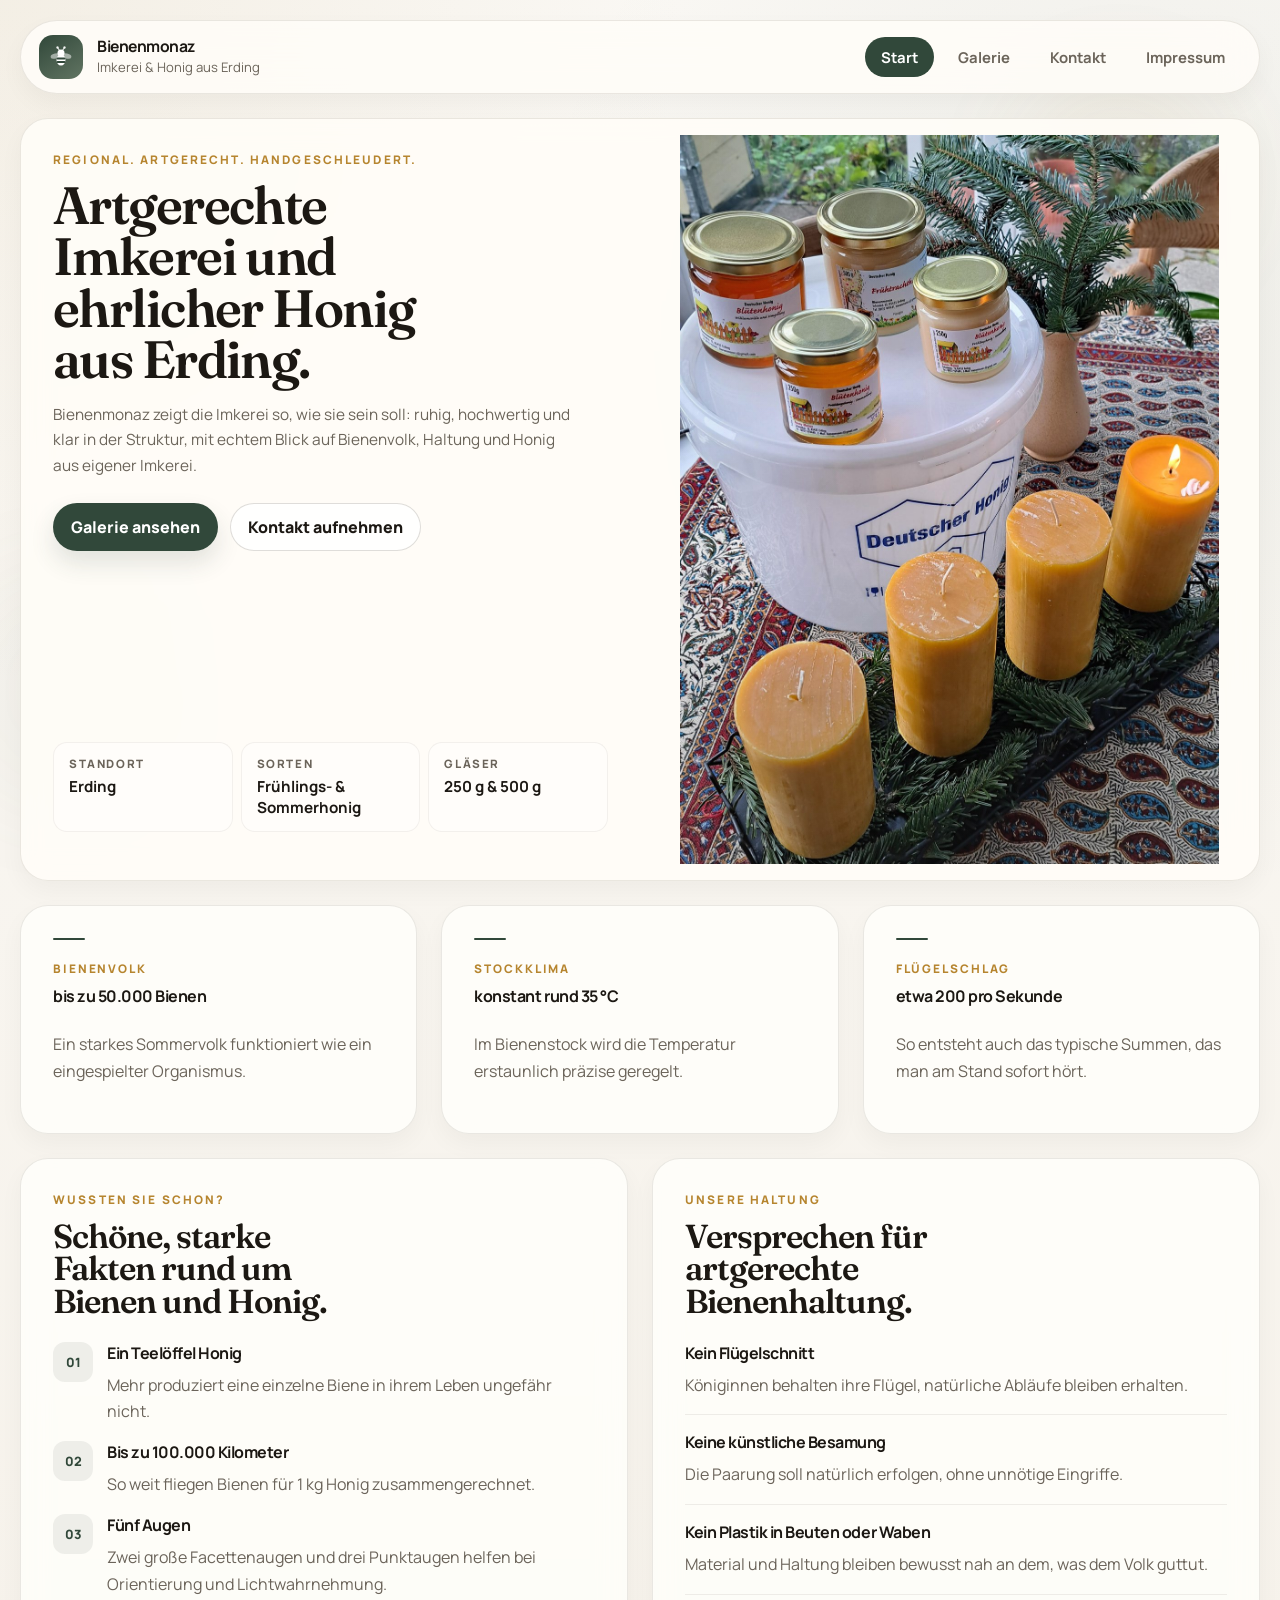
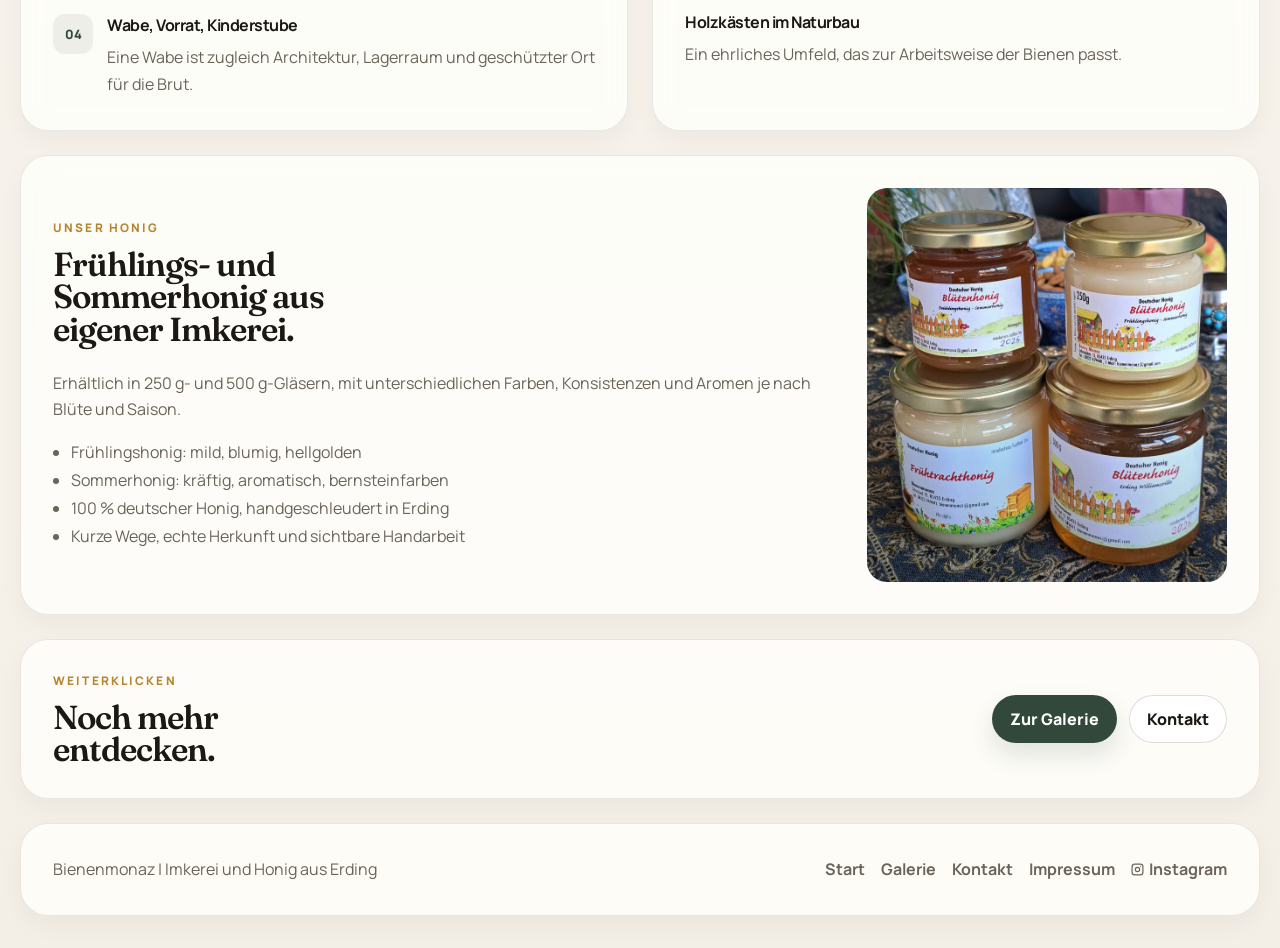
==== commit faa22c8a: "Galerie-Heading verbunden, Kontakt-Hero bereinigt, CTA gekürzt, Instagram-Icon Co-Authored-By: Claud" ====
--- a/index.html
+++ b/index.html
@@ -188,7 +188,7 @@
       <section class="cta-strip surface">
         <div>
           <p class="eyebrow">Weiterklicken</p>
-          <h2>Mehr Bilder in der Galerie, direkter Draht auf der Kontaktseite.</h2>
+          <h2>Noch mehr entdecken.</h2>
         </div>
         <div class="cta-actions">
           <a class="button button-primary" href="galerie.html">Zur Galerie</a>
@@ -204,7 +204,7 @@
         <a href="galerie.html">Galerie</a>
         <a href="kontakt.html">Kontakt</a>
         <a href="impressum.html">Impressum</a>
-        <a href="https://www.instagram.com/bienenmonaz/" target="_blank" rel="noopener noreferrer">Instagram</a>
+        <a href="https://www.instagram.com/bienenmonaz/" target="_blank" rel="noopener noreferrer" style="display:inline-flex;align-items:center;gap:5px;"><svg width="13" height="13" viewBox="0 0 24 24" fill="none" stroke="currentColor" stroke-width="2.2" stroke-linecap="round" stroke-linejoin="round" aria-hidden="true"><rect x="2" y="2" width="20" height="20" rx="5"/><circle cx="12" cy="12" r="4"/><circle cx="17.5" cy="6.5" r="1" fill="currentColor" stroke="none"/></svg>Instagram</a>
       </nav>
     </footer>
   </div>
--- a/styles.css
+++ b/styles.css
@@ -598,6 +598,17 @@
   align-self: start;
 }
 
+.gallery-unit {
+  display: flex;
+  flex-direction: column;
+}
+
+.gallery-unit .gallery-heading {
+  border-bottom-left-radius: 0;
+  border-bottom-right-radius: 0;
+  border-bottom-color: transparent;
+}
+
 .gallery-heading {
   padding: clamp(20px, 2.5vw, 32px);
 }
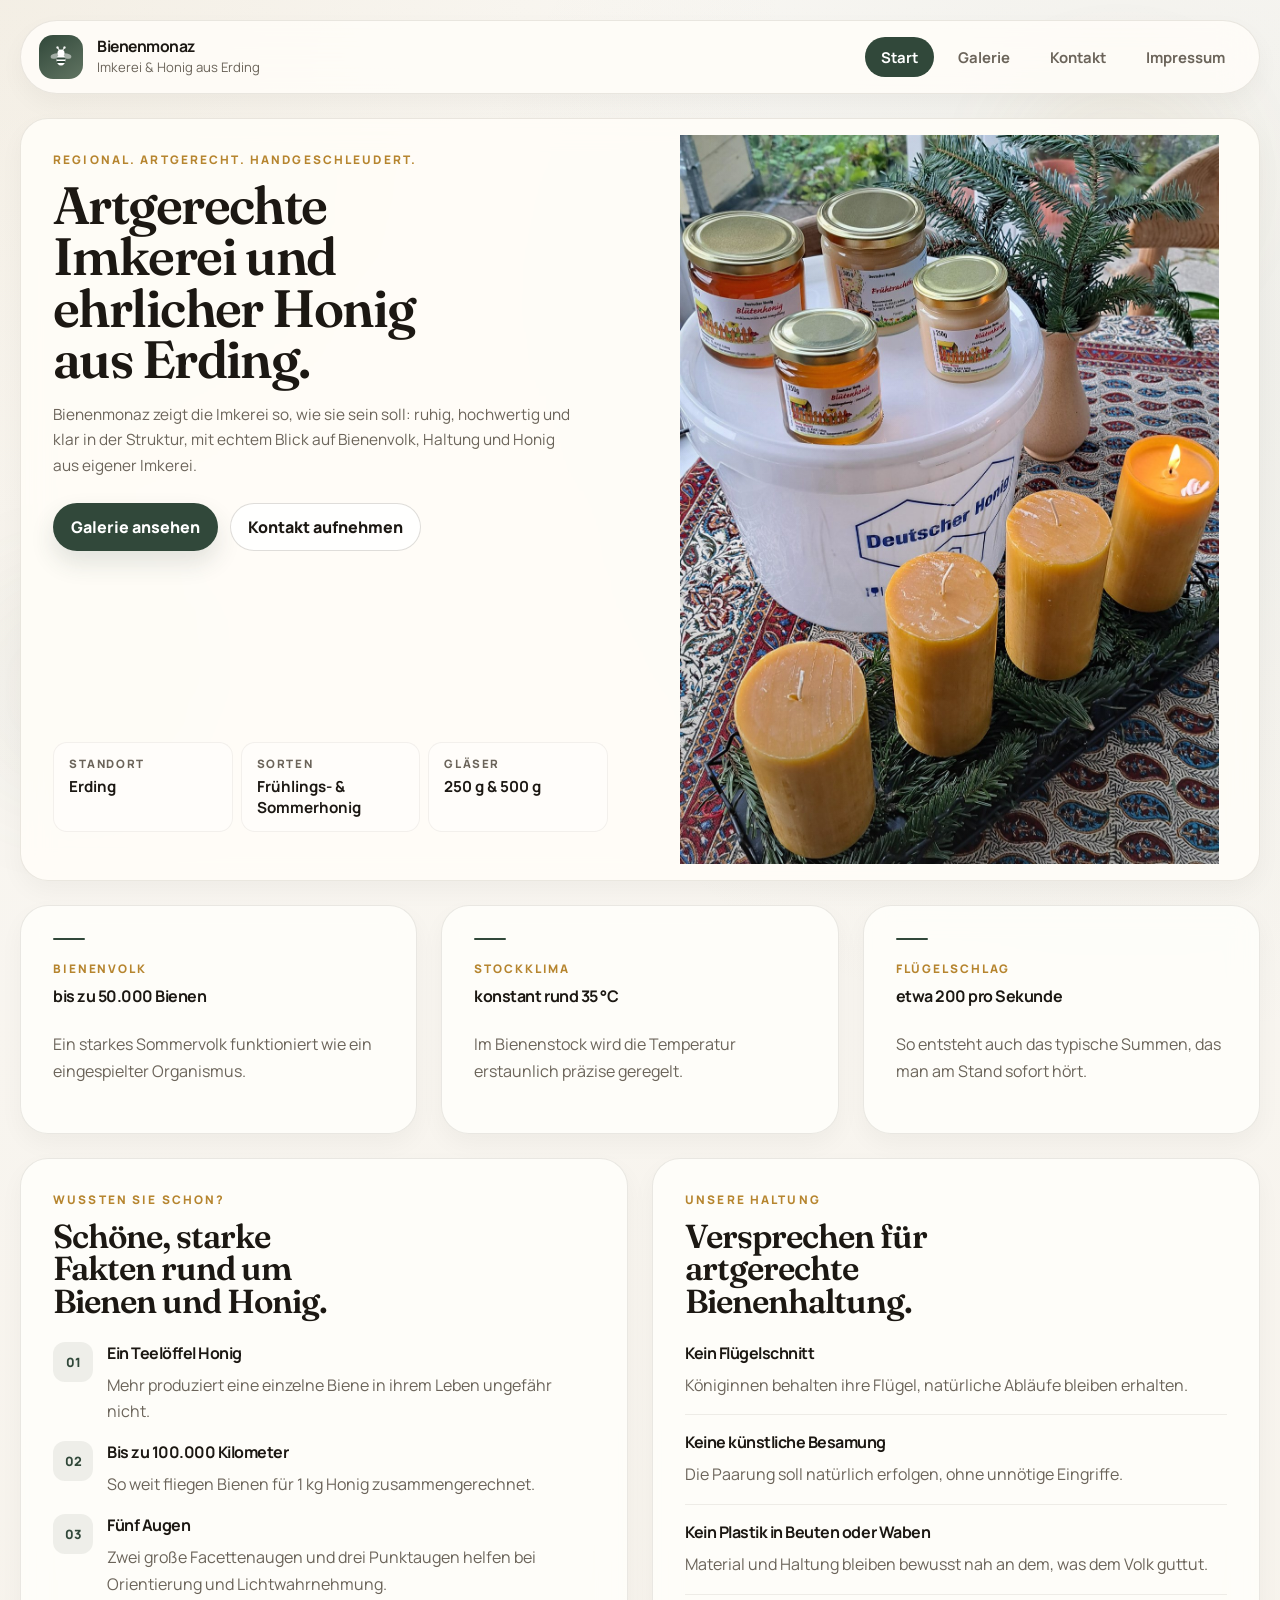
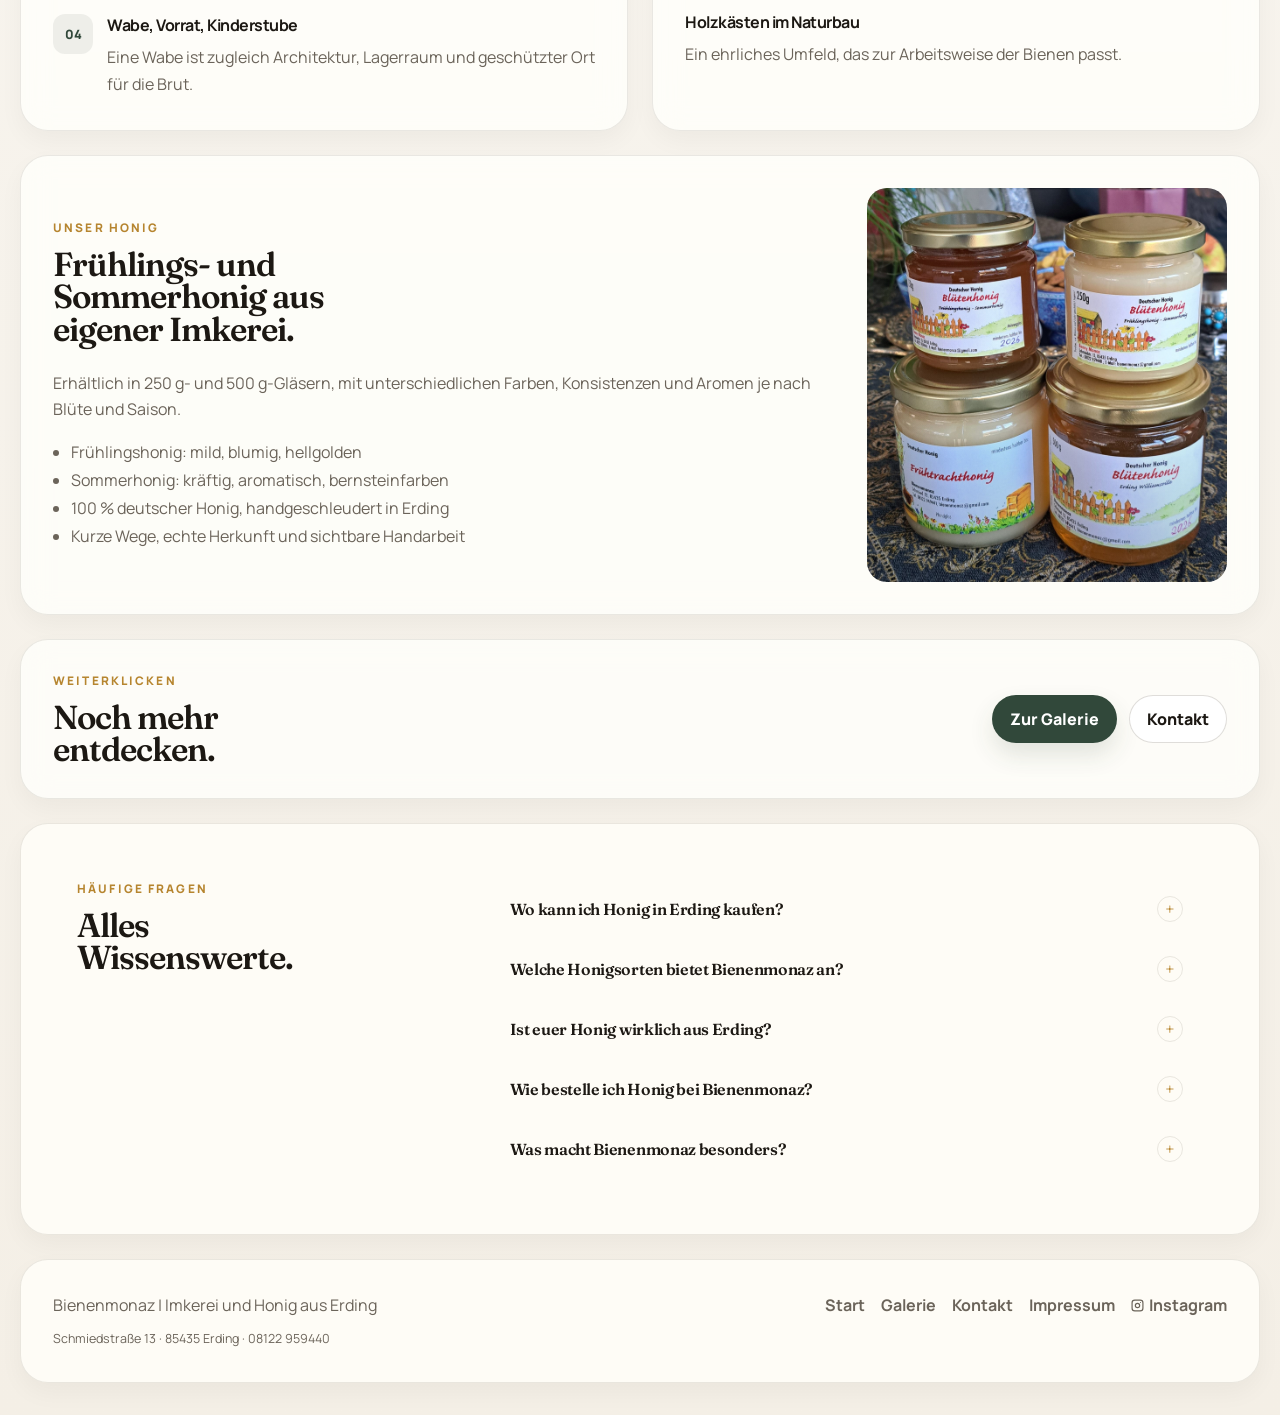
==== commit 6d44a2df: "SEO Phase 2: FAQ-Sektion, FAQPage JSON-LD, Footer-Adresse - FAQPage JSON-LD auf index.html: 5 lokale" ====
--- a/index.html
+++ b/index.html
@@ -14,6 +14,106 @@
     href="https://fonts.googleapis.com/css2?family=Fraunces:opsz,wght@9..144,500;9..144,600;9..144,700&family=Manrope:wght@400;500;600;700;800&display=swap"
     rel="stylesheet"
   >
+  <link rel="canonical" href="https://bienenmonaz.de/">
+  <meta name="robots" content="index, follow">
+  <!-- Open Graph -->
+  <meta property="og:type" content="website">
+  <meta property="og:locale" content="de_DE">
+  <meta property="og:site_name" content="Bienenmonaz">
+  <meta property="og:title" content="Bienenmonaz | Imkerei & Honig aus Erding">
+  <meta property="og:description" content="Bienenmonaz aus Erding: Imkerei, Honig, Galerie und Kontakt.">
+  <meta property="og:url" content="https://bienenmonaz.de/">
+  <meta property="og:image" content="https://bienenmonaz.de/assets/images/Frühjahrshonig.jpg">
+  <meta property="og:image:width" content="1200">
+  <meta property="og:image:height" content="630">
+  <!-- Twitter Card -->
+  <meta name="twitter:card" content="summary_large_image">
+  <meta name="twitter:title" content="Bienenmonaz | Imkerei & Honig aus Erding">
+  <meta name="twitter:description" content="Bienenmonaz aus Erding: Imkerei, Honig, Galerie und Kontakt.">
+  <meta name="twitter:image" content="https://bienenmonaz.de/assets/images/Frühjahrshonig.jpg">
+  <!-- Structured Data -->
+  <script type="application/ld+json">
+  {
+    "@context": "https://schema.org",
+    "@type": "LocalBusiness",
+    "name": "Bienenmonaz",
+    "description": "Kleine Imkerei aus Erding mit eigenem Frühlings- und Sommerhonig. Artgerechte Bienenhaltung seit Jahren.",
+    "url": "https://bienenmonaz.de",
+    "telephone": "+498122959440",
+    "email": "bienenmonaz@gmail.com",
+    "image": "https://bienenmonaz.de/assets/images/Frühjahrshonig.jpg",
+    "address": {
+      "@type": "PostalAddress",
+      "streetAddress": "Schmiedstraße 13",
+      "addressLocality": "Erding",
+      "postalCode": "85435",
+      "addressCountry": "DE"
+    },
+    "geo": {
+      "@type": "GeoCoordinates",
+      "latitude": 48.3055,
+      "longitude": 11.9061
+    },
+    "sameAs": [
+      "https://www.instagram.com/bienenmonaz/"
+    ],
+    "priceRange": "€",
+    "openingHoursSpecification": {
+      "@type": "OpeningHoursSpecification",
+      "dayOfWeek": ["Monday", "Tuesday", "Wednesday", "Thursday", "Friday", "Saturday", "Sunday"],
+      "description": "Nach Vereinbarung"
+    }
+  }
+  </script>
+  <!-- FAQ Structured Data -->
+  <script type="application/ld+json">
+  {
+    "@context": "https://schema.org",
+    "@type": "FAQPage",
+    "mainEntity": [
+      {
+        "@type": "Question",
+        "name": "Wo kann ich Honig in Erding kaufen?",
+        "acceptedAnswer": {
+          "@type": "Answer",
+          "text": "Direkt bei uns — per Kontaktformular auf der Website, per E-Mail an bienenmonaz@gmail.com oder persönlich in Erding. Wir freuen uns über Ihre Anfrage."
+        }
+      },
+      {
+        "@type": "Question",
+        "name": "Welche Honigsorten bietet Bienenmonaz an?",
+        "acceptedAnswer": {
+          "@type": "Answer",
+          "text": "Wir bieten Frühlingshonig (mild, blumig, hellgolden) und Sommerhonig (kräftig, aromatisch, bernsteinfarben) an — jeweils in 250g und 500g Gläsern."
+        }
+      },
+      {
+        "@type": "Question",
+        "name": "Ist der Honig wirklich aus Erding?",
+        "acceptedAnswer": {
+          "@type": "Answer",
+          "text": "Ja — unsere Bienenvölker stehen in und um Erding. Der Honig kommt direkt aus unserer Imkerei in Erding und wird handgeschleudert abgefüllt."
+        }
+      },
+      {
+        "@type": "Question",
+        "name": "Wie bestelle ich Honig bei Bienenmonaz?",
+        "acceptedAnswer": {
+          "@type": "Answer",
+          "text": "Einfach über das Kontaktformular auf unserer Website, per E-Mail an bienenmonaz@gmail.com oder telefonisch unter 08122 959440 in Erding."
+        }
+      },
+      {
+        "@type": "Question",
+        "name": "Was macht Bienenmonaz besonders?",
+        "acceptedAnswer": {
+          "@type": "Answer",
+          "text": "Bienenmonaz ist eine kleine, artgerechte Imkerei aus Erding. Kein Zwischenhändler — der Honig kommt direkt vom Imker. Natürliche Bienenhaltung, regionale Herkunft."
+        }
+      }
+    ]
+  }
+  </script>
   <link rel="stylesheet" href="styles.css">
 </head>
 <body data-page="home">
@@ -195,10 +295,40 @@
           <a class="button button-secondary" href="kontakt.html">Kontakt</a>
         </div>
       </section>
+
+      <section class="faq-section surface">
+        <div class="faq-header">
+          <p class="eyebrow">Häufige Fragen</p>
+          <h2>Alles Wissenswerte.</h2>
+        </div>
+        <div class="faq-list">
+          <details class="faq-item">
+            <summary class="faq-question">Wo kann ich Honig in Erding kaufen?</summary>
+            <p class="faq-answer">Direkt bei uns — per Kontaktformular, per E-Mail oder persönlich in Erding. Wir freuen uns über jede Anfrage.</p>
+          </details>
+          <details class="faq-item">
+            <summary class="faq-question">Welche Honigsorten bietet Bienenmonaz an?</summary>
+            <p class="faq-answer">Frühlingshonig (mild, blumig, hellgolden) und Sommerhonig (kräftig, aromatisch, bernsteinfarben) — je in 250&thinsp;g und 500&thinsp;g.</p>
+          </details>
+          <details class="faq-item">
+            <summary class="faq-question">Ist euer Honig wirklich aus Erding?</summary>
+            <p class="faq-answer">Ja — unsere Bienenvölker stehen in und um Erding. Handgeschleudert, direkt abgefüllt, ohne Umwege.</p>
+          </details>
+          <details class="faq-item">
+            <summary class="faq-question">Wie bestelle ich Honig bei Bienenmonaz?</summary>
+            <p class="faq-answer">Per Kontaktformular auf dieser Website, per E-Mail an <a href="mailto:bienenmonaz@gmail.com">bienenmonaz@gmail.com</a> oder telefonisch unter <a href="tel:+4981229594400">08122 959440</a>.</p>
+          </details>
+          <details class="faq-item">
+            <summary class="faq-question">Was macht Bienenmonaz besonders?</summary>
+            <p class="faq-answer">Kleine, artgerechte Imkerei aus Erding — kein Zwischenhändler, kein Massenbetrieb. Direkt vom Imker zu euch.</p>
+          </details>
+        </div>
+      </section>
     </main>
 
     <footer class="site-footer surface">
       <p>Bienenmonaz | Imkerei und Honig aus Erding</p>
+      <p class="footer-address">Schmiedstra&szlig;e 13 &middot; 85435 Erding &middot; <a href="tel:+498122959440">08122 959440</a></p>
       <nav>
         <a href="index.html">Start</a>
         <a href="galerie.html">Galerie</a>
--- a/styles.css
+++ b/styles.css
@@ -769,14 +769,30 @@
 
 .site-footer {
   display: flex;
+  flex-wrap: wrap;
   align-items: center;
   justify-content: space-between;
-  gap: 16px;
+  gap: 10px 16px;
   margin-top: var(--space-4);
 }
 
 .site-footer p {
   margin: 0;
+}
+
+.footer-address {
+  flex-basis: 100%;
+  font-size: 0.78rem;
+  order: 10;
+}
+
+.footer-address a {
+  color: var(--muted);
+  text-decoration: none;
+}
+
+.footer-address a:hover {
+  color: var(--text);
 }
 
 .site-footer nav {
@@ -843,6 +859,104 @@
   text-align: center;
 }
 
+/* FAQ Section */
+.faq-section {
+  display: grid;
+  grid-template-columns: 1fr 2fr;
+  gap: var(--space-6);
+  padding: var(--space-6);
+}
+
+.faq-header h2 {
+  margin-top: 12px;
+}
+
+.faq-list {
+  display: flex;
+  flex-direction: column;
+  gap: 2px;
+}
+
+.faq-item {
+  border-radius: var(--radius-md);
+  overflow: hidden;
+}
+
+.faq-item[open] {
+  background: var(--surface-strong);
+  box-shadow: inset 0 0 0 1px var(--line);
+}
+
+.faq-question {
+  display: flex;
+  justify-content: space-between;
+  align-items: center;
+  gap: var(--space-3);
+  padding: 16px 20px;
+  font-family: "Fraunces", serif;
+  font-size: 1rem;
+  font-weight: 600;
+  letter-spacing: -0.02em;
+  color: var(--text);
+  cursor: pointer;
+  list-style: none;
+  border-radius: var(--radius-md);
+  transition: background 0.18s ease, color 0.18s ease;
+}
+
+.faq-question::-webkit-details-marker { display: none; }
+
+.faq-question::after {
+  content: "+";
+  flex-shrink: 0;
+  width: 24px;
+  height: 24px;
+  display: flex;
+  align-items: center;
+  justify-content: center;
+  font-size: 1.1rem;
+  font-weight: 400;
+  color: var(--gold);
+  border: 1px solid var(--line);
+  border-radius: 50%;
+  transition: transform 0.2s ease;
+}
+
+.faq-item[open] .faq-question::after {
+  content: "−";
+  transform: rotate(0deg);
+}
+
+.faq-question:hover {
+  background: rgba(49, 72, 58, 0.04);
+}
+
+.faq-item[open] .faq-question {
+  border-radius: var(--radius-md) var(--radius-md) 0 0;
+}
+
+.faq-answer {
+  margin: 0;
+  padding: 0 20px 18px;
+  color: var(--muted);
+  line-height: 1.68;
+  font-size: 0.92rem;
+}
+
+.faq-answer a {
+  color: var(--accent);
+  text-decoration: underline;
+  text-underline-offset: 3px;
+}
+
+@media (max-width: 760px) {
+  .faq-section {
+    grid-template-columns: 1fr;
+    gap: var(--space-4);
+    padding: var(--space-4) var(--space-3);
+  }
+}
+
 @media (max-width: 1040px) {
   .hero,
   .metric-row,
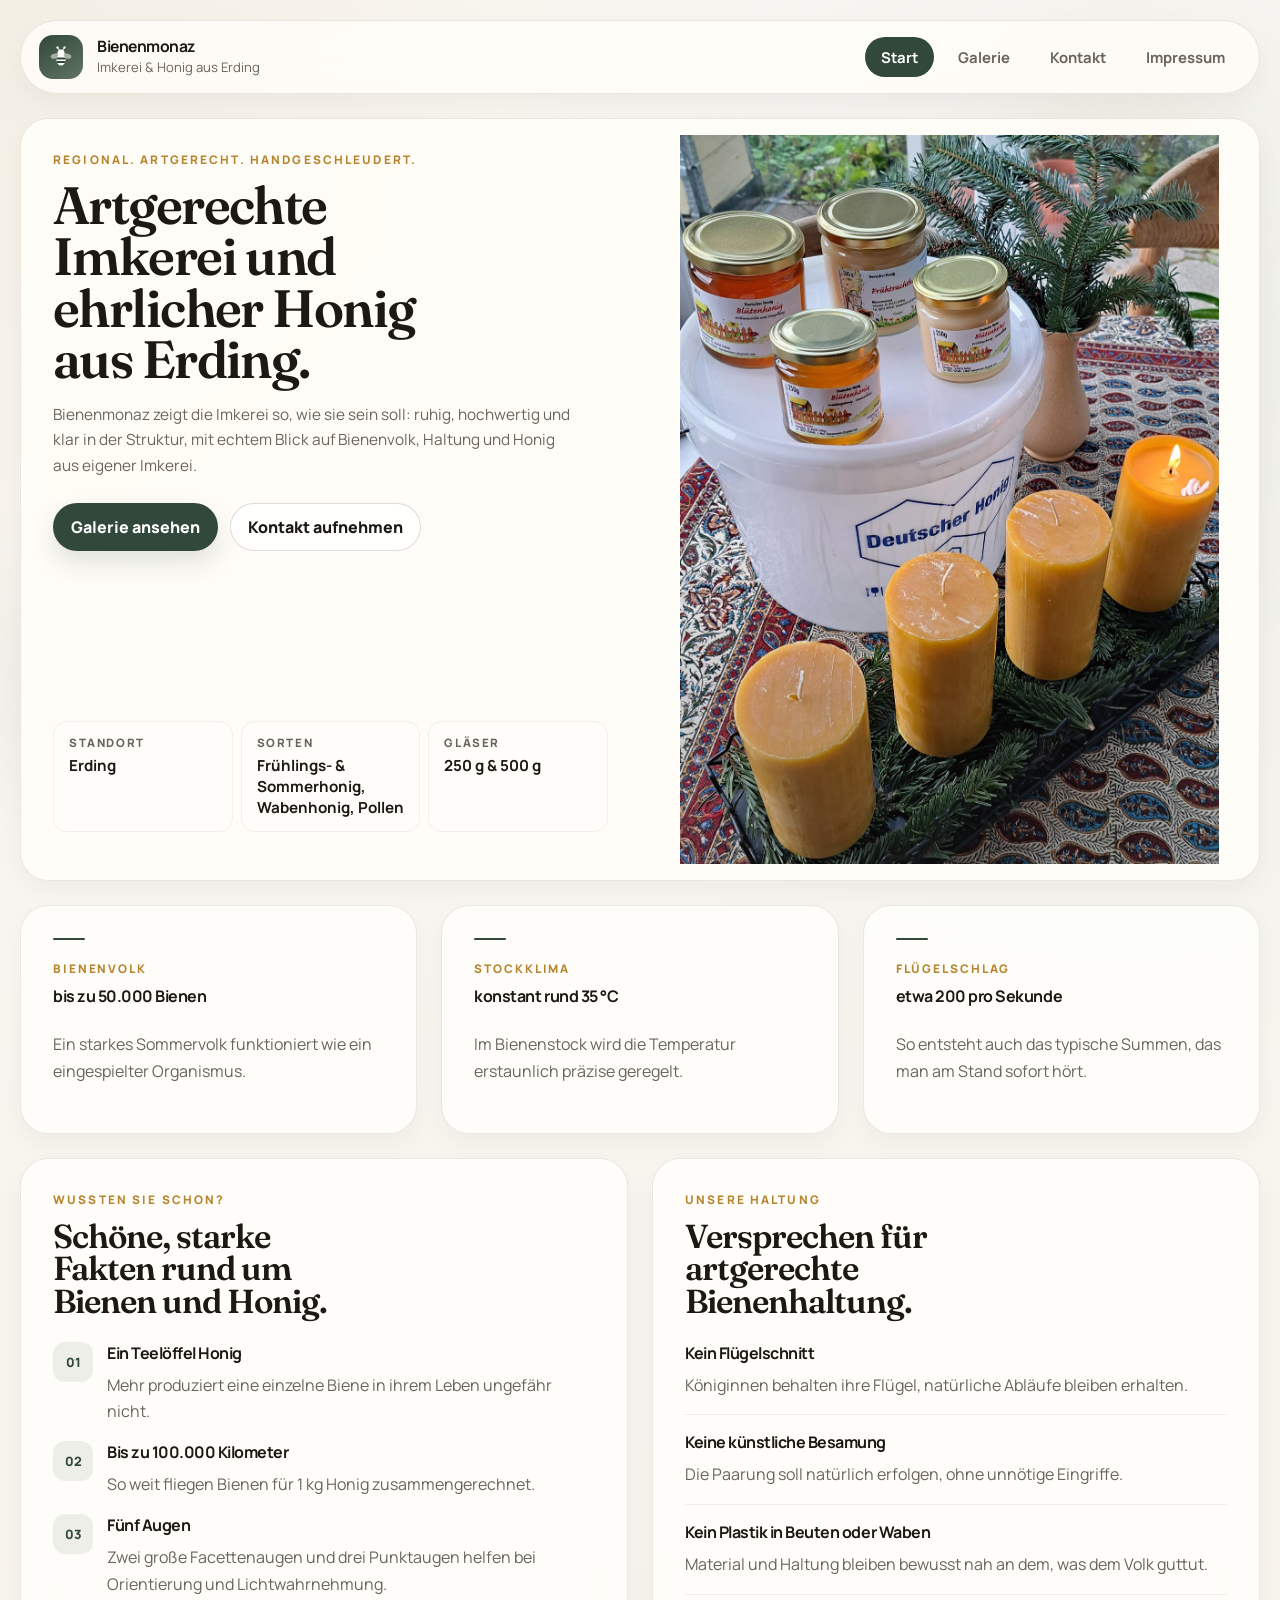
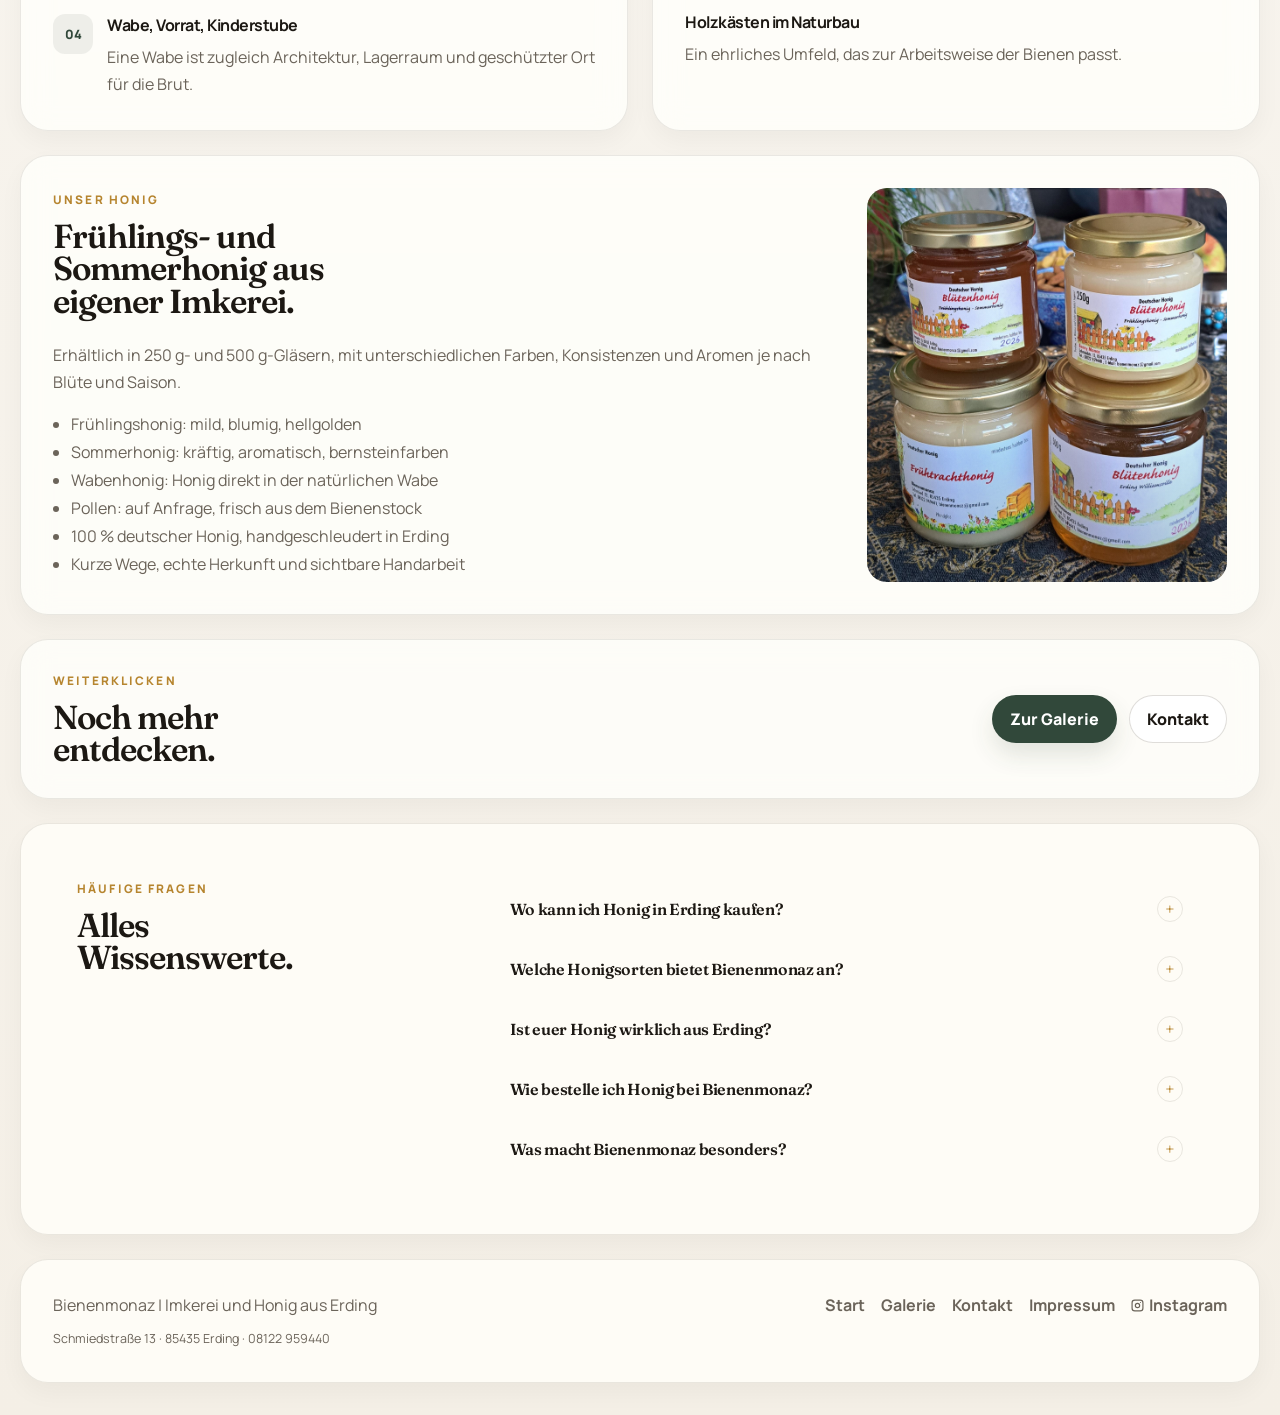
==== commit 49089f78: "Wabenhonig und Pollen als Produkte ergänzt - Produktliste: Wabenhonig und Pollen (auf Anfrage) hinzu" ====
--- a/index.html
+++ b/index.html
@@ -84,7 +84,7 @@
         "name": "Welche Honigsorten bietet Bienenmonaz an?",
         "acceptedAnswer": {
           "@type": "Answer",
-          "text": "Wir bieten Frühlingshonig (mild, blumig, hellgolden) und Sommerhonig (kräftig, aromatisch, bernsteinfarben) an — jeweils in 250g und 500g Gläsern."
+          "text": "Wir bieten Frühlingshonig (mild, blumig, hellgolden), Sommerhonig (kräftig, aromatisch, bernsteinfarben), Wabenhonig sowie Pollen auf Anfrage an — jeweils in 250g und 500g Gläsern."
         }
       },
       {
@@ -163,7 +163,7 @@
             </div>
             <div>
               <dt>Sorten</dt>
-              <dd>Fr&uuml;hlings- & Sommerhonig</dd>
+              <dd>Fr&uuml;hlings- & Sommerhonig, Wabenhonig, Pollen</dd>
             </div>
             <div>
               <dt>Gl&auml;ser</dt>
@@ -273,6 +273,8 @@
             <ul class="bullet-list">
               <li>Fr&uuml;hlingshonig: mild, blumig, hellgolden</li>
               <li>Sommerhonig: kr&auml;ftig, aromatisch, bernsteinfarben</li>
+              <li>Wabenhonig: Honig direkt in der nat&uuml;rlichen Wabe</li>
+              <li>Pollen: auf Anfrage, frisch aus dem Bienenstock</li>
               <li>100 % deutscher Honig, handgeschleudert in Erding</li>
               <li>Kurze Wege, echte Herkunft und sichtbare Handarbeit</li>
             </ul>
@@ -308,7 +310,7 @@
           </details>
           <details class="faq-item">
             <summary class="faq-question">Welche Honigsorten bietet Bienenmonaz an?</summary>
-            <p class="faq-answer">Frühlingshonig (mild, blumig, hellgolden) und Sommerhonig (kräftig, aromatisch, bernsteinfarben) — je in 250&thinsp;g und 500&thinsp;g.</p>
+            <p class="faq-answer">Frühlingshonig (mild, blumig, hellgolden), Sommerhonig (kräftig, aromatisch, bernsteinfarben), Wabenhonig sowie Pollen auf Anfrage — je in 250&thinsp;g und 500&thinsp;g.</p>
           </details>
           <details class="faq-item">
             <summary class="faq-question">Ist euer Honig wirklich aus Erding?</summary>
